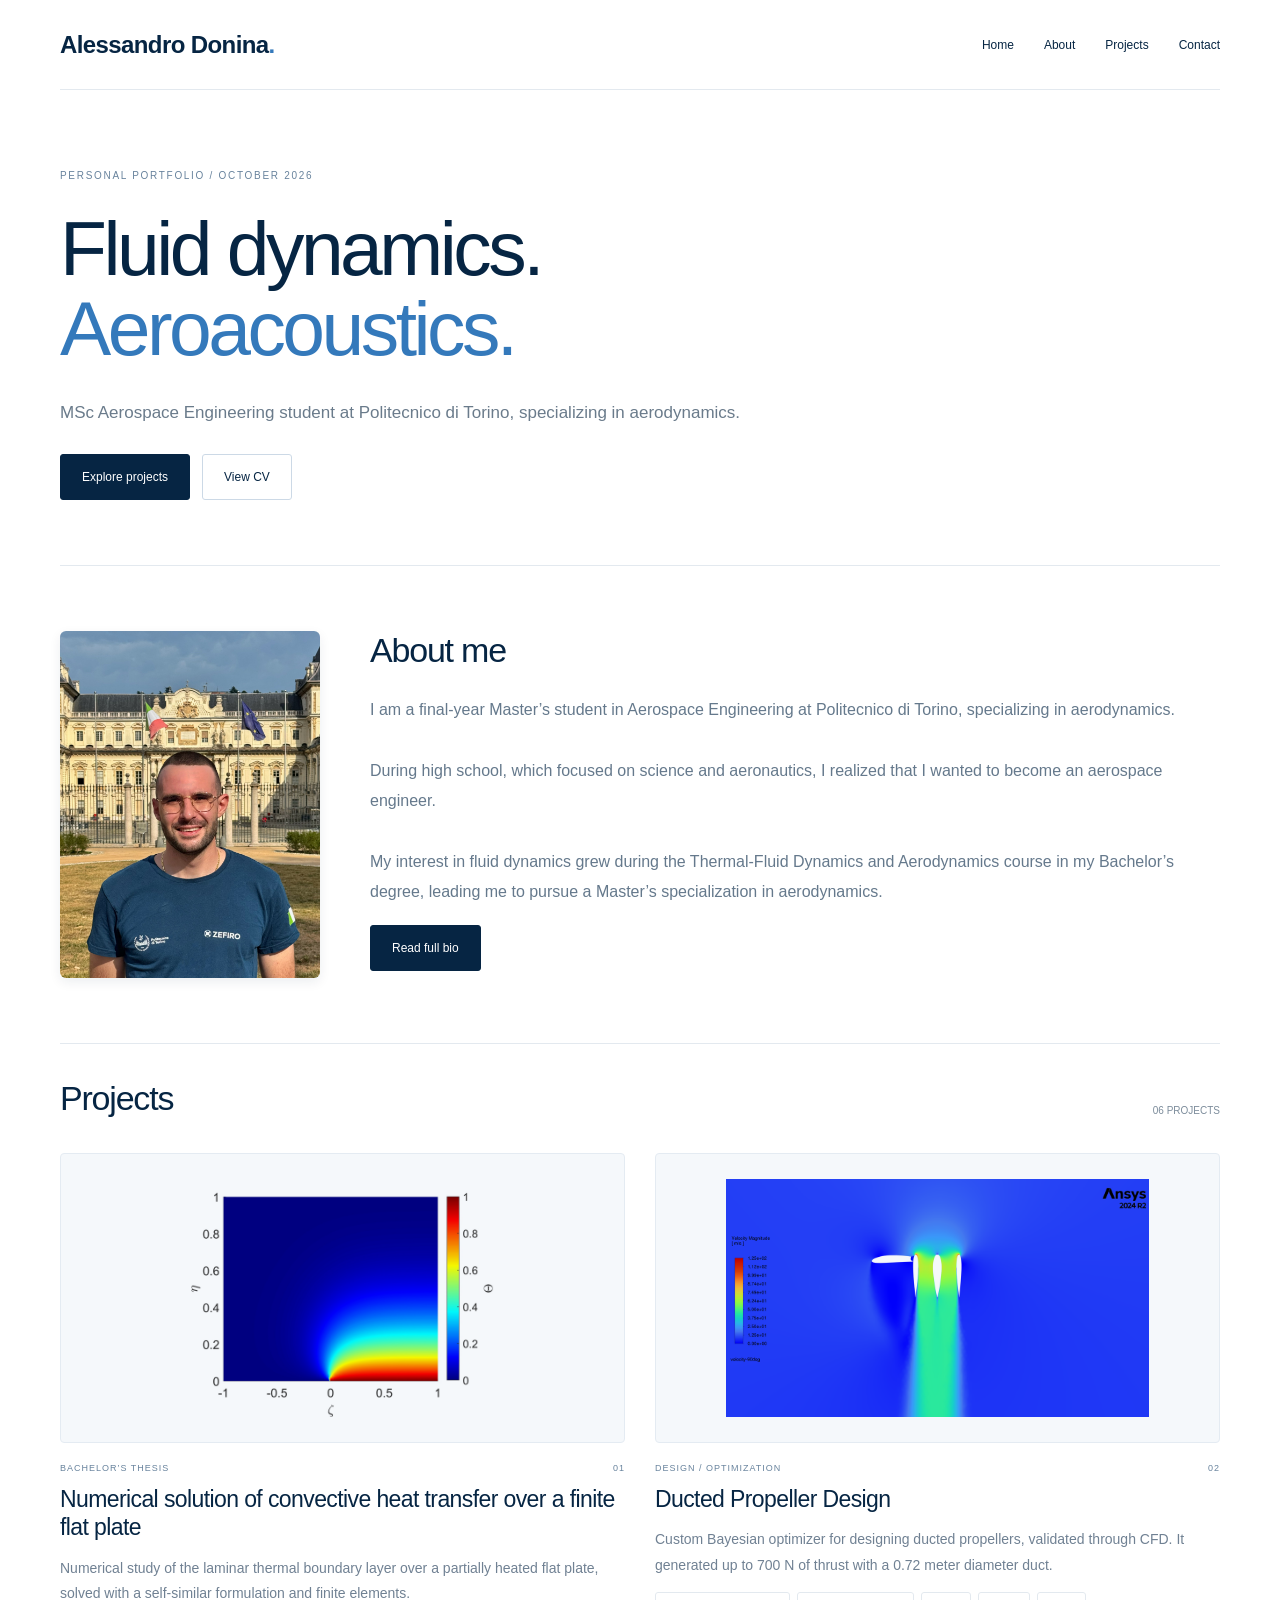
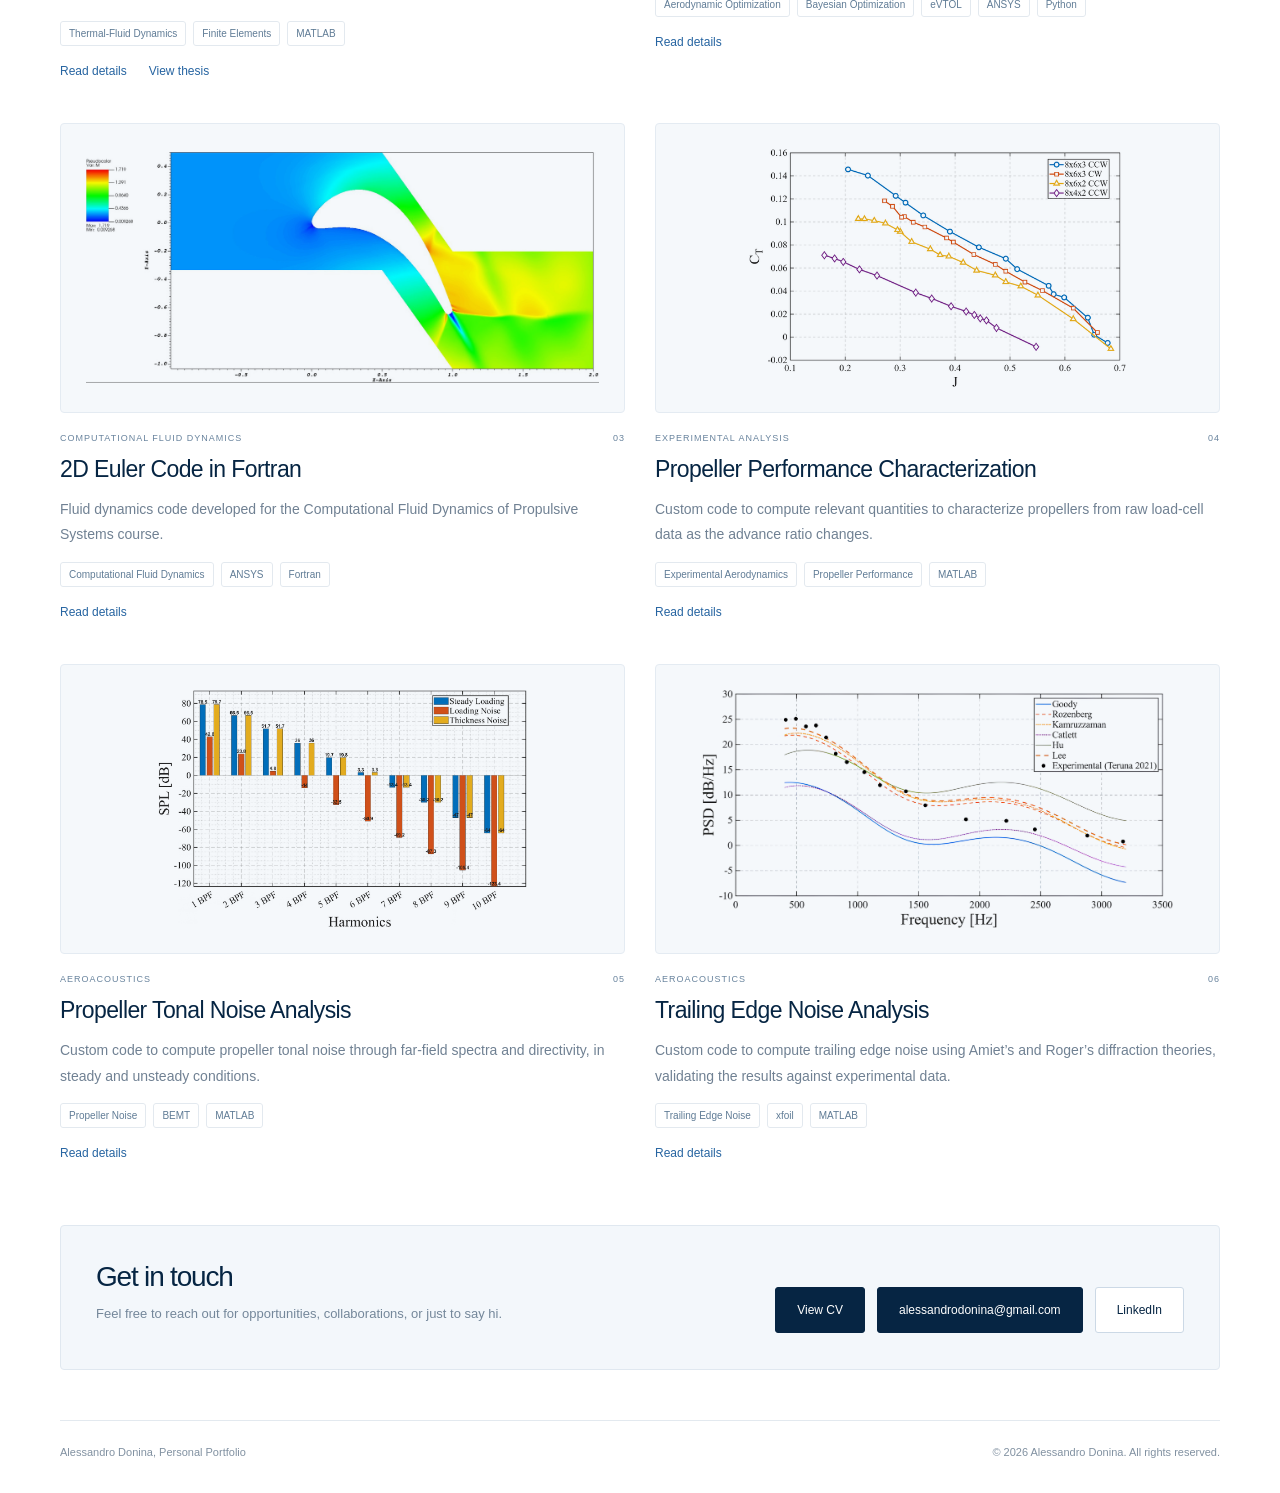
==== index.html @ d656259d "Remove CV link from navigation Removed CV link from the navigation menu." ====
<!doctype html>
<html lang="en">
<head>
  <!-- Open Graph / Anteprima Social -->
  <meta property="og:type" content="website">
  <meta property="og:url" content="https://alessandrodonina.github.io/portfolio/index.html">
  <meta property="og:title" content="Alessandro Donina | Portfolio">
  <meta property="og:description" content="Aerospace engineering portfolio, aerodynamics and aeroacoustics.">
  <meta property="og:image" content="https://alessandrodonina.github.io/portfolio/assets/preview.png">
  <meta charset="utf-8">
  <meta name="viewport" content="width=device-width,initial-scale=1">
  <meta name="description" content="Alessandro Donina — Aerospace engineering portfolio, aerodynamics and aeroacoustics.">
  <title>Alessandro Donina | Portfolio</title>
  <link rel="icon" type="image/png" href="assets/favicon.png">
  <link rel="stylesheet" href="assets/css/style.css">
</head>
<body data-page="home">
  <div class="wrap">
    <nav>
      <a class="brand" href="index.html">Alessandro Donina<span>.</span></a>
      <div class="links">
        <a href="index.html">Home</a>
        <a href="about.html">About</a>
        <a href="projects.html">Projects</a>
        <a href="index.html#contact">Contact</a>
      </div>
    </nav>
    <main>
      <section class="hero">
        <div class="eyebrow">Personal portfolio / October 2026</div>
        <h1>Fluid dynamics.<br><span>Aeroacoustics.</span></h1>
        <p class="lead" id="intro"></p>
        <div class="actions">
          <a class="button" href="projects.html">Explore projects</a>
          <a class="button light" data-cv target="_blank" rel="noopener noreferrer">View CV</a>
        </div>
      </section>
      <section class="about" id="about">
        <a href="about.html" style="display: contents;">
          <img src="assets/profilo.jpg" alt="Alessandro Donina" class="profile-pic">
        </a>
        <div>
          <h2>About me</h2>
          <p>I am a final-year Master’s student in Aerospace Engineering at Politecnico di Torino, specializing in aerodynamics.<br><br>During high school, which focused on science and aeronautics, I realized that I wanted to become an aerospace engineer.<br><br>My interest in fluid dynamics grew during the Thermal-Fluid Dynamics and Aerodynamics course in my Bachelor’s degree, leading me to pursue a Master’s specialization in aerodynamics.</p>
          <a class="button" href="about.html">Read full bio</a>
        </div>
      </section>
      <section>
        <div class="section-head">
          <h2>Projects</h2>
          <span id="project-count"></span>
        </div>
        <div class="grid" id="projects"></div>
      </section>
      <section class="downloads" id="contact">
        <div>
          <h2>Get in touch</h2>
          <p>Feel free to reach out for opportunities, collaborations, or just to say hi.</p>
        </div>
        <div class="actions">
          <a class="button" data-cv target="_blank" rel="noopener noreferrer">View CV</a>
          <a class="button" data-email></a>
          <a class="button light" data-linkedin target="_blank" rel="noopener noreferrer">LinkedIn</a>
        </div>
      </section>
    </main>
    <footer>
      <span>Alessandro Donina, Personal Portfolio</span>
      <span>© 2026 Alessandro Donina. All rights reserved.</span>
    </footer>
  </div>
  <script src="data/content.js"></script>
  <script src="assets/js/site.js"></script>
</body>
</html>
---- assets/css/style.css ----
* {
  box-sizing: border-box;
}

html {
  scroll-behavior: smooth;
}

body {
  margin: 0;
  background: #fff;
  color: #062543;
  font-family: Arial, Helvetica, sans-serif;
  -webkit-font-smoothing: antialiased;
}

a {
  color: inherit;
  text-decoration: none;
}

a:focus-visible,
button:focus-visible {
  outline: 2px solid #3479bb;
  outline-offset: 4px;
}

/* Animazione di entrata (fade-in) */
@keyframes fadeIn {
  from {
    opacity: 0;
    transform: translateY(6px);
  }
  to {
    opacity: 1;
    transform: translateY(0);
  }
}

.wrap {
  max-width: 1320px;
  margin: auto;
  padding: 0 60px;
  animation: fadeIn 0.5s ease-out forwards;
}

nav {
  height: 90px;
  border-bottom: 1px solid #e3e9ef;
  display: flex;
  justify-content: space-between;
  align-items: center;
}

.brand {
  font-size: 24px;
  font-weight: 700;
  letter-spacing: -.6px;
}

.brand span {
  color: #3479bb;
}

.links {
  display: flex;
  gap: 30px;
  font-size: 12px;
}

.hero {
  padding: 80px 0 65px;
}

.eyebrow {
  font-size: 10px;
  letter-spacing: 1.7px;
  text-transform: uppercase;
  color: #68839d;
}

h1 {
  font-weight: 500;
  font-size: clamp(48px, 6vw, 80px);
  line-height: 1.04;
  letter-spacing: -3.5px;
  margin: 28px 0;
}

h1 span {
  color: #3479bb;
}

.lead {
  font-size: 17px;
  line-height: 1.9;
  color: #6a7b8b;
  max-width: 100%;
}

.actions {
  display: flex;
  gap: 12px;
  flex-wrap: wrap;
  margin-top: 25px;
}

.button {
  display: inline-block;
  padding: 15px 21px;
  background: #062543;
  color: white;
  font-size: 12px;
  border: 1px solid #062543;
  border-radius: 3px;
}

.button:hover {
  background: #164976;
}

.button.light {
  background: white;
  color: #062543;
  border-color: #ccd9e6;
}

.about {
  display: grid;
  grid-template-columns: 260px 1fr;
  gap: 50px;
  padding: 65px 0;
  border-top: 1px solid #e3e9ef;
}

.about-grid {
  display: grid;
  grid-template-columns: 350px 1fr;
  gap: 50px;
  align-items: start;
}

.profile-pic {
  width: 100%;
  border-radius: 6px;
  box-shadow: 0 4px 12px rgba(6, 37, 67, 0.08);
  display: block;
  transition: transform 0.3s ease;
}

.profile-pic:hover {
  transform: scale(1.03);
}

h2 {
  font-size: 34px;
  font-weight: 500;
  letter-spacing: -1.2px;
  margin: 0 0 25px;
}

.about p {
  font-size: 16px;
  line-height: 1.9;
  color: #65798c;
  margin: 0 0 17px;
}

.section-head {
  display: flex;
  justify-content: space-between;
  align-items: center;
  padding-top: 35px;
  border-top: 1px solid #e3e9ef;
}

.section-head span {
  font-size: 10px;
  color: #7c8c9b;
}

.grid {
  display: grid;
  grid-template-columns: 1fr 1fr;
  gap: 45px 30px;
  margin: 10px 0 65px;
}

.cover {
  display: block;
  height: 290px;
  background: #f5f8fb;
  border: 1px solid #e4ebf2;
  padding: 25px;
  border-radius: 4px;
  overflow: hidden;
}

.cover img {
  width: 100%;
  height: 100%;
  object-fit: contain;
  mix-blend-mode: multiply;
  transition: transform 0.3s ease;
}

.cover:hover img {
  transform: scale(1.035);
}

.meta {
  display: flex;
  justify-content: space-between;
  font-size: 9px;
  text-transform: uppercase;
  letter-spacing: 1px;
  color: #68839d;
  margin-top: 20px;
}

h3 {
  font-size: 23px;
  font-weight: 500;
  letter-spacing: -.6px;
  line-height: 1.25;
  margin: 12px 0;
}

.card p {
  font-size: 14px;
  line-height: 1.8;
  color: #708193;
}

.tags {
  display: flex;
  flex-wrap: wrap;
  gap: 7px;
}

.tags span {
  font-size: 10px;
  border: 1px solid #e3e9ef;
  padding: 6px 8px;
  border-radius: 3px;
  color: #607c96;
}

.card-links {
  display: flex;
  gap: 22px;
  flex-wrap: wrap;
}

.textlink {
  display: inline-block;
  margin-top: 18px;
  font-size: 12px;
  color: #2664a1;
}

.textlink:hover {
  text-decoration: underline;
}

.downloads {
  display: flex;
  justify-content: space-between;
  align-items: center;
  gap: 30px;
  padding: 35px;
  background: #f3f7fb;
  border: 1px solid #e0e8f0;
  border-radius: 4px;
  margin-bottom: 50px;
}

.downloads h2 {
  font-size: 28px;
  margin-bottom: 10px;
}

.downloads p {
  font-size: 13px;
  color: #74879a;
}

.contact {
  padding: 0 0 40px;
  display: flex;
  gap: 25px;
  flex-wrap: wrap;
  font-size: 13px;
}

.contact a {
  color: #2664a1;
}

footer {
  display: flex;
  justify-content: space-between;
  gap: 20px;
  border-top: 1px solid #e3e9ef;
  padding: 25px 0 35px;
  font-size: 11px;
  color: #8191a1;
}

.page-head {
  padding: 65px 0 35px;
}

.page-head h1 {
  font-size: 60px;
}

.index {
  list-style: none;
  margin: 0 0 20px;
  padding: 0;
  border-top: 1px solid #e3e9ef;
}

.index li {
  border-bottom: 1px solid #e3e9ef;
}

.index a {
  display: grid;
  grid-template-columns: 50px 1fr auto;
  gap: 20px;
  align-items: baseline;
  padding: 18px 0;
  font-size: 16px;
}

.index a:hover {
  color: #2664a1;
}

.index small {
  font-size: 11px;
  letter-spacing: 1px;
  text-transform: uppercase;
  color: #68839d;
}

.detail {
  padding: 65px 0;
  border-top: 1px solid #e3e9ef;
  scroll-margin-top: 20px;
}

.detail-top {
  display: grid;
  grid-template-columns: 1fr;
  gap: 60px;
  align-items: start;
}

.detail-top.has-aside {
  grid-template-columns: 1fr 1fr;
}

.detail p {
  font-size: 15px;
  line-height: 1.9;
  color: #688097;
  max-width: 760px;
}

.detail h2 {
  max-width: 900px;
}

.detail .button {
  margin-top: 26px;
}

.gallery-title {
  font-size: 11px;
  letter-spacing: 1.4px;
  text-transform: uppercase;
  color: #68839d;
  margin: 55px 0 16px;
  font-weight: 400;
}

.gallery {
  display: grid;
  grid-template-columns: repeat(auto-fit, minmax(340px, 1fr));
  gap: 20px;
  align-items: start;
  margin-top: 45px;
}

.gallery-title + .gallery {
  margin-top: 0;
}

.summary-label {
  margin: 30px 0 12px;
}

.detail .tags {
  margin-top: 20px;
}

figure {
  margin: 0;
  padding: 15px;
  border: 1px solid #e2e9ef;
  background: #fff;
  overflow: hidden;
}

figure img {
  width: 100%;
  max-height: 380px;
  object-fit: contain;
  display: block;
  transition: transform 0.3s ease;
}

figure:hover img {
  transform: scale(1.035);
}

figcaption {
  font-size: 12px;
  line-height: 1.6;
  color: #6f8396;
  padding-top: 12px;
}

@media(max-width: 800px) {
  .wrap {
    padding: 0 22px;
  }
  nav {
    height: 75px;
  }
  .brand {
    font-size: 20px;
  }
  .links {
    gap: 14px;
    font-size: 11px;
  }
  .hero {
    padding: 45px 0;
  }
  h1 {
    letter-spacing: -2.5px;
  }
  .about {
    grid-template-columns: 1fr;
    gap: 20px;
    padding: 40px 0;
  }
  .about-grid {
    grid-template-columns: 1fr;
    gap: 30px;
  }
  .profile-pic {
    max-width: 250px;
    margin: 0 auto;
  }
  .detail {
    padding: 40px 0;
  }
  .detail-top.has-aside {
    grid-template-columns: 1fr;
    gap: 30px;
  }
  .gallery {
    grid-template-columns: 1fr;
  }
  .grid {
    grid-template-columns: 1fr;
    gap: 35px;
  }
  .cover {
    height: 265px;
  }
  .downloads {
    padding: 25px;
    align-items: start;
    flex-direction: column;
  }
  .page-head h1 {
    font-size: 43px;
  }
  .index a {
    grid-template-columns: 36px 1fr;
  }
  .index small {
    display: none;
  }
  footer {
    flex-direction: column;
    gap: 10px;
  }
}

@media(prefers-reduced-motion: reduce) {
  html {
    scroll-behavior: auto;
  }
  * {
    transition: none !important;
  }
}
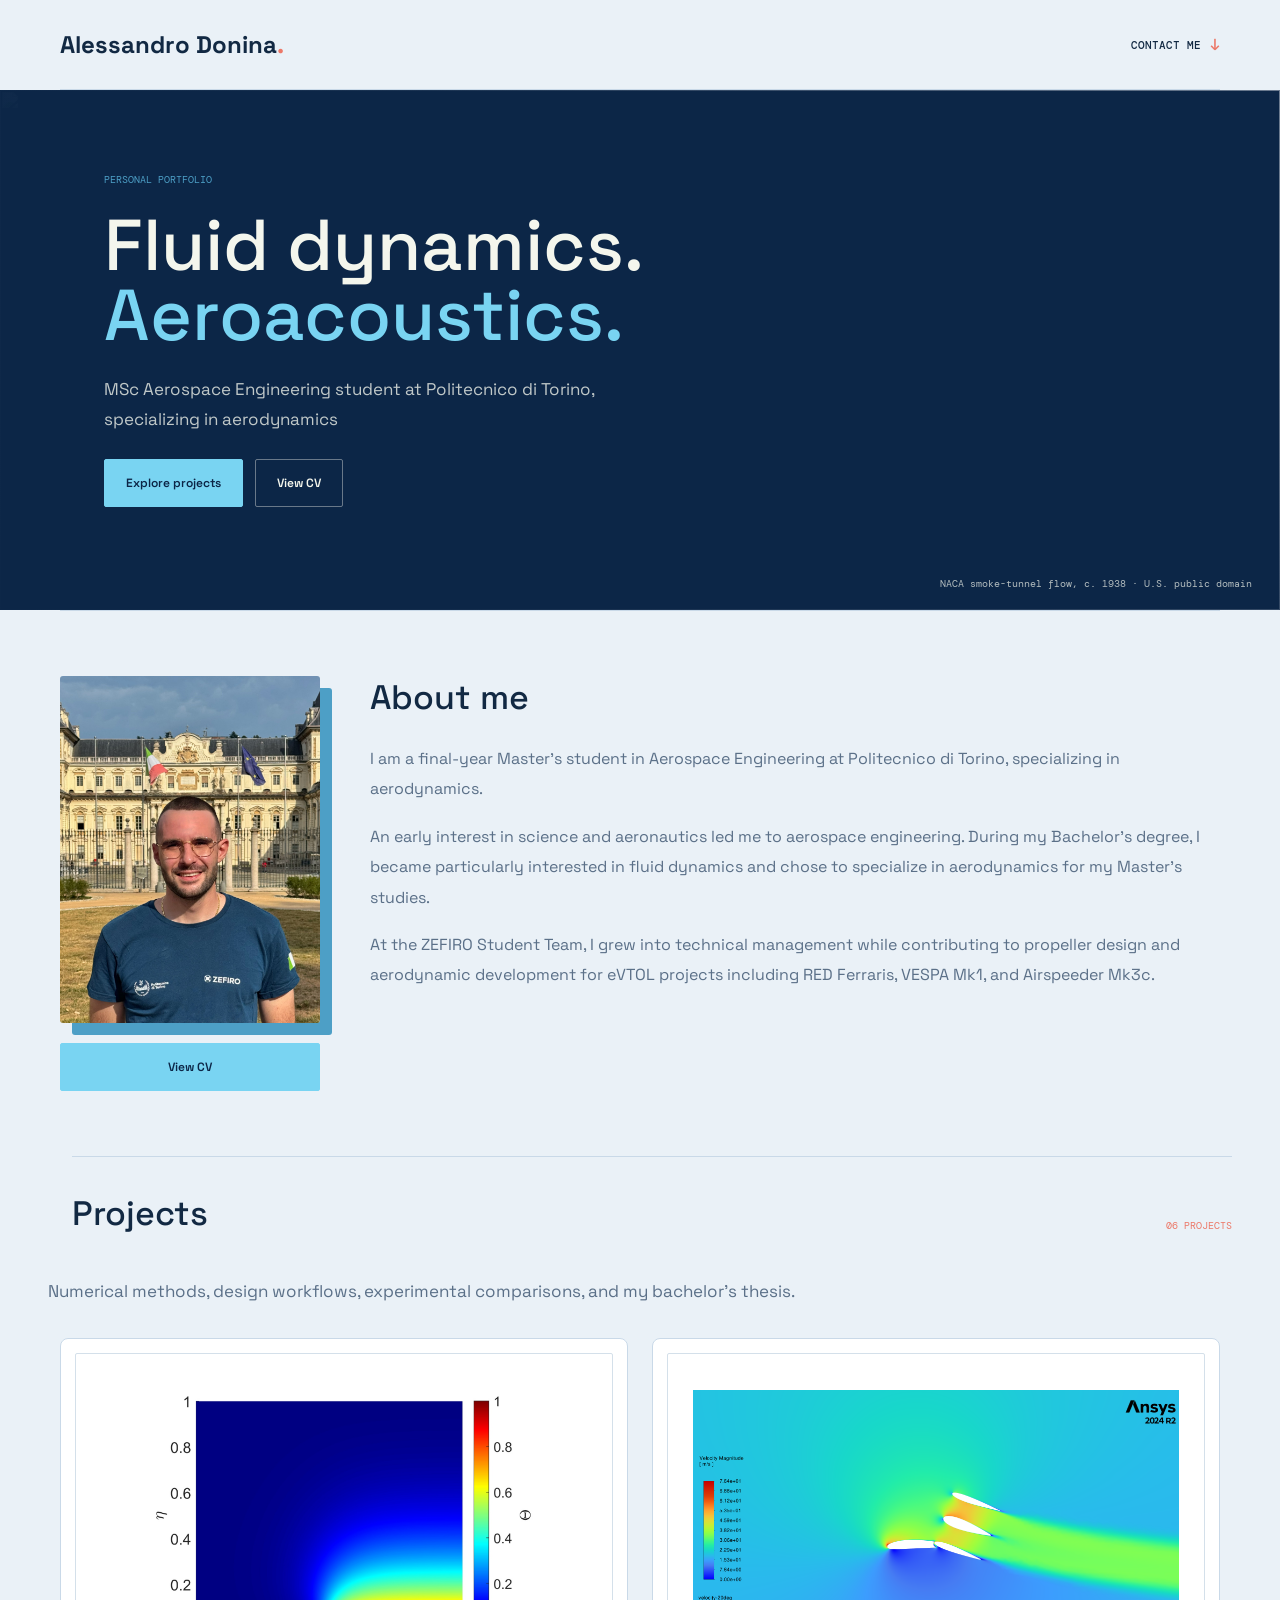
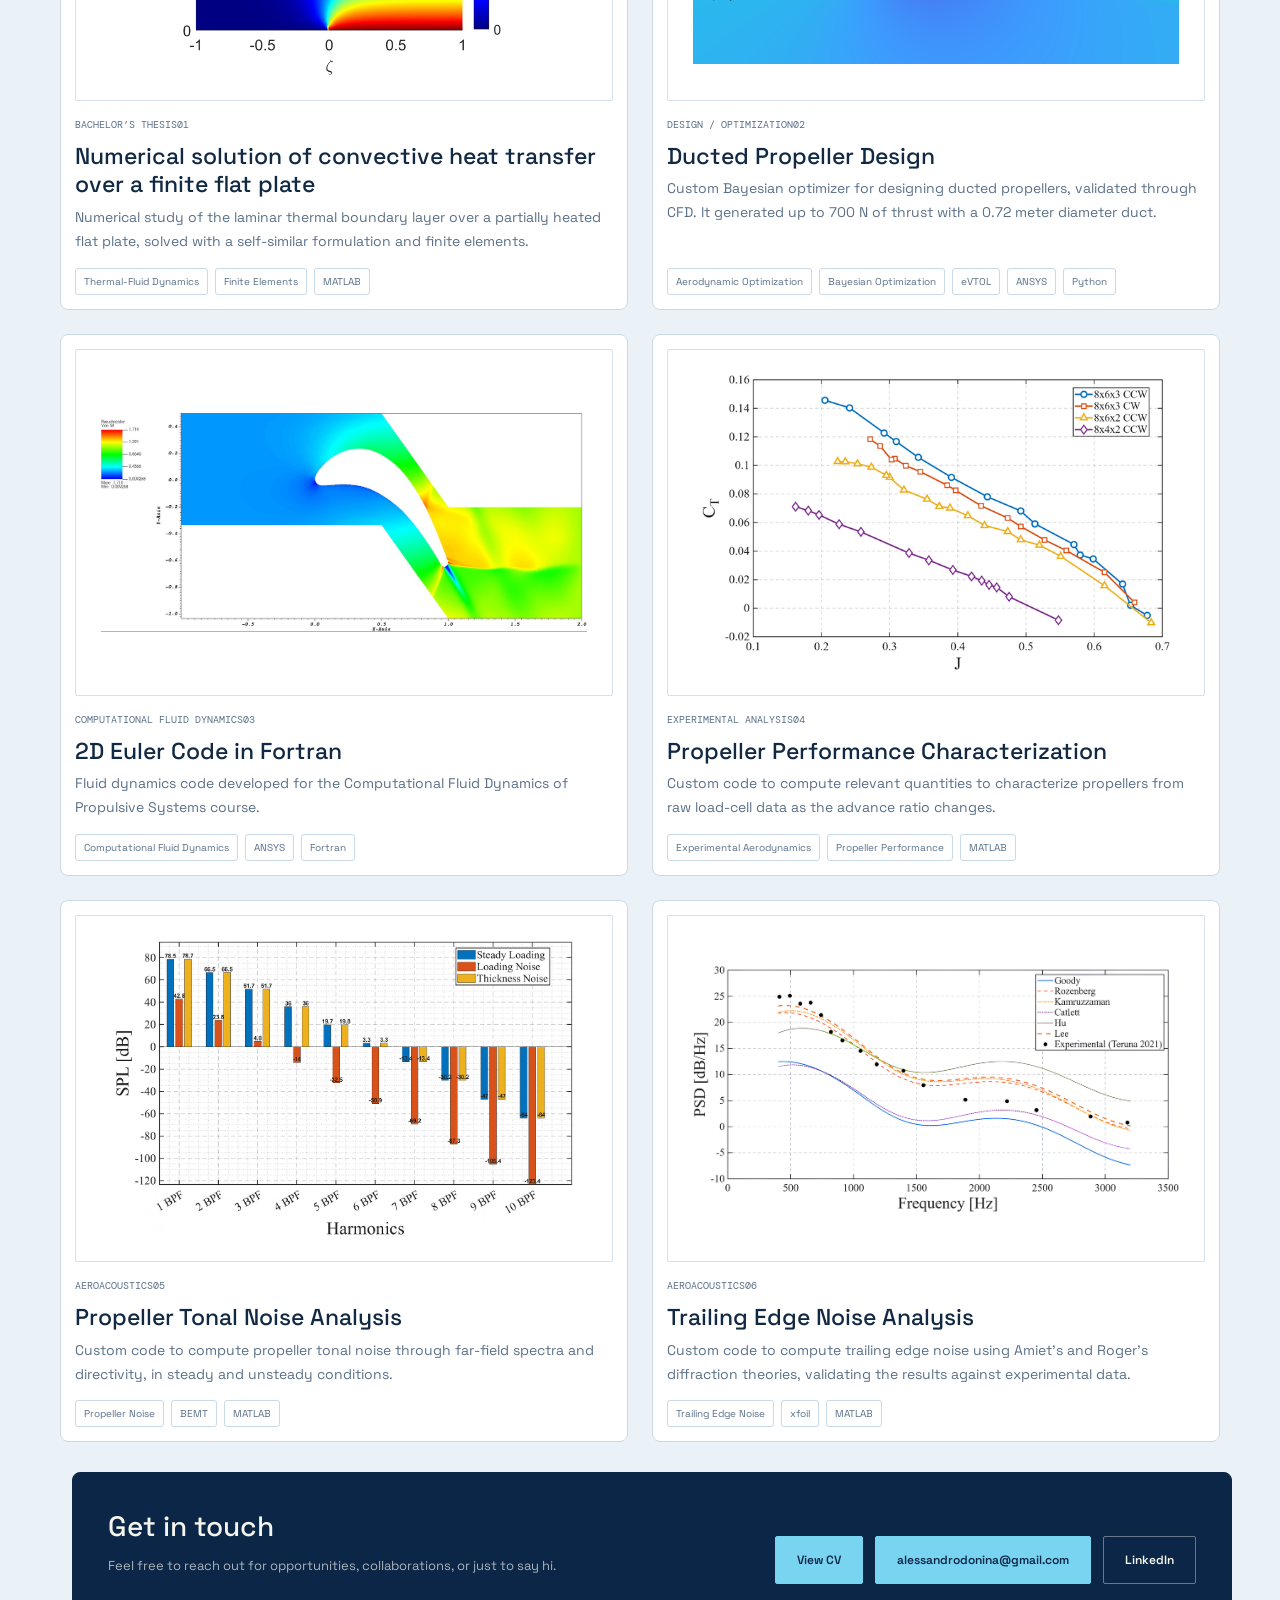
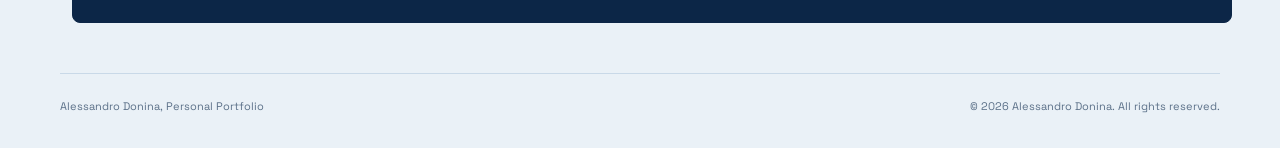
==== commit f069e0df: "Refresh portfolio and social preview" ====
--- a/index.html
+++ b/index.html
@@ -3,56 +3,73 @@
 <head>
   <!-- Open Graph / Anteprima Social -->
   <meta property="og:type" content="website">
-  <meta property="og:url" content="https://alessandrodonina.github.io/portfolio/index.html">
+  <meta property="og:url" content="https://alessandrodonina.github.io/portfolio/">
   <meta property="og:title" content="Alessandro Donina | Portfolio">
   <meta property="og:description" content="Aerospace engineering portfolio, aerodynamics and aeroacoustics.">
   <meta property="og:image" content="https://alessandrodonina.github.io/portfolio/assets/preview.png">
+  <meta property="og:image:type" content="image/png">
+  <meta property="og:image:width" content="1200">
+  <meta property="og:image:height" content="630">
+  <meta property="og:image:alt" content="Alessandro Donina — aerospace engineering, fluid dynamics and aeroacoustics">
+  <meta name="twitter:card" content="summary_large_image">
+  <meta name="twitter:title" content="Alessandro Donina | Portfolio">
+  <meta name="twitter:description" content="Aerospace engineering portfolio, aerodynamics and aeroacoustics.">
+  <meta name="twitter:image" content="https://alessandrodonina.github.io/portfolio/assets/preview.png">
   <meta charset="utf-8">
   <meta name="viewport" content="width=device-width,initial-scale=1">
   <meta name="description" content="Alessandro Donina — Aerospace engineering portfolio, aerodynamics and aeroacoustics.">
   <title>Alessandro Donina | Portfolio</title>
-  <link rel="icon" type="image/png" href="assets/favicon.png">
+  <link rel="canonical" href="https://alessandrodonina.github.io/portfolio/">
+  <link rel="icon" type="image/svg+xml" href="assets/favicon.svg?v=2">
+  <link rel="preconnect" href="https://fonts.googleapis.com">
+  <link rel="preconnect" href="https://fonts.gstatic.com" crossorigin>
+  <link href="https://fonts.googleapis.com/css2?family=DM+Mono:wght@400;500&family=Space+Grotesk:wght@400;500;600;700&display=swap" rel="stylesheet">
   <link rel="stylesheet" href="assets/css/style.css">
 </head>
 <body data-page="home">
   <div class="wrap">
     <nav>
-      <a class="brand" href="index.html">Alessandro Donina<span>.</span></a>
-      <div class="links">
-        <a href="index.html">Home</a>
-        <a href="about.html">About</a>
-        <a href="projects.html">Projects</a>
-        <a href="index.html#contact">Contact</a>
-      </div>
+      <a class="brand" href="#home">Alessandro Donina<span>.</span></a>
+      <a class="nav-contact" href="#contact">Contact me</a>
     </nav>
     <main>
-      <section class="hero">
-        <div class="eyebrow">Personal portfolio / October 2026</div>
-        <h1>Fluid dynamics.<br><span>Aeroacoustics.</span></h1>
-        <p class="lead" id="intro"></p>
-        <div class="actions">
-          <a class="button" href="projects.html">Explore projects</a>
-          <a class="button light" data-cv target="_blank" rel="noopener noreferrer">View CV</a>
+      <section class="hero reveal reveal--up" id="home">
+        <div class="hero-scene" aria-hidden="true">
+          <img class="hero-flow" src="https://upload.wikimedia.org/wikipedia/commons/b/bc/Anim_ProfilSym%2C_smokes.gif" alt="" fetchpriority="high">
+        </div>
+        <div class="hero-copy">
+          <div class="eyebrow">Personal Portfolio</div>
+          <h1>Fluid dynamics.<br><span>Aeroacoustics.</span></h1>
+          <p class="lead" id="intro"></p>
+          <div class="actions">
+            <a class="button" href="#projects">Explore projects</a>
+            <a class="button light" data-cv target="_blank" rel="noopener noreferrer">View CV</a>
+          </div>
+        </div>
+        <a class="hero-credit" href="https://commons.wikimedia.org/wiki/File:Anim_ProfilSym,_smokes.gif" target="_blank" rel="noopener noreferrer">NACA smoke-tunnel flow, c. 1938 · U.S. public domain</a>
+      </section>
+      <section class="about reveal reveal--left" id="about">
+        <div class="profile-col">
+          <img src="assets/profilo.jpg" alt="Alessandro Donina" class="profile-pic">
+          <a class="button" data-cv target="_blank" rel="noopener noreferrer">View CV</a>
+        </div>
+        <div>
+          <h2>About me</h2>
+          <div id="about-text"></div>
         </div>
       </section>
-      <section class="about" id="about">
-        <a href="about.html" style="display: contents;">
-          <img src="assets/profilo.jpg" alt="Alessandro Donina" class="profile-pic">
-        </a>
-        <div>
-          <h2>About me</h2>
-          <p>I am a final-year Master’s student in Aerospace Engineering at Politecnico di Torino, specializing in aerodynamics.<br><br>During high school, which focused on science and aeronautics, I realized that I wanted to become an aerospace engineer.<br><br>My interest in fluid dynamics grew during the Thermal-Fluid Dynamics and Aerodynamics course in my Bachelor’s degree, leading me to pursue a Master’s specialization in aerodynamics.</p>
-          <a class="button" href="about.html">Read full bio</a>
-        </div>
-      </section>
-      <section>
-        <div class="section-head">
+      <section id="projects">
+        <div class="section-head reveal reveal--right">
           <h2>Projects</h2>
           <span id="project-count"></span>
         </div>
-        <div class="grid" id="projects"></div>
+        <p class="lead reveal reveal--left">Numerical methods, design workflows, experimental comparisons, and my bachelor’s thesis.</p>
+        <div class="grid project-grid" id="project-grid"></div>
+        <div class="project-panel" id="project-detail-panel" hidden>
+          <div class="project-panel-inner" id="project-detail-content"></div>
+        </div>
       </section>
-      <section class="downloads" id="contact">
+      <section class="downloads reveal reveal--right" id="contact">
         <div>
           <h2>Get in touch</h2>
           <p>Feel free to reach out for opportunities, collaborations, or just to say hi.</p>
--- a/assets/css/style.css
+++ b/assets/css/style.css
@@ -2,15 +2,28 @@
   box-sizing: border-box;
 }
 
+:root {
+  color-scheme: light;
+  --ink: #122943;
+  --muted: #5b7088;
+  --paper: #eaf1f7;
+  --surface: #f7fbff;
+  --line: #c9d9e8;
+  --night: #0c2647;
+  --accent: #79d4f2;
+  --coral: #ec7868;
+  --teal: #4d9fc6;
+}
+
 html {
   scroll-behavior: smooth;
 }
 
 body {
   margin: 0;
-  background: #fff;
-  color: #062543;
-  font-family: Arial, Helvetica, sans-serif;
+  background: var(--paper);
+  color: var(--ink);
+  font-family: 'Space Grotesk', sans-serif;
   -webkit-font-smoothing: antialiased;
 }
 
@@ -21,32 +34,43 @@
 
 a:focus-visible,
 button:focus-visible {
-  outline: 2px solid #3479bb;
+  outline: 2px solid var(--coral);
   outline-offset: 4px;
-}
-
-/* Animazione di entrata (fade-in) */
-@keyframes fadeIn {
-  from {
-    opacity: 0;
-    transform: translateY(6px);
-  }
-  to {
-    opacity: 1;
-    transform: translateY(0);
-  }
 }
 
 .wrap {
   max-width: 1320px;
   margin: auto;
   padding: 0 60px;
-  animation: fadeIn 0.5s ease-out forwards;
+}
+
+.reveal {
+  transform: translate3d(0, 12px, 0);
+  transition: transform 0.55s cubic-bezier(0.2, 0.7, 0.2, 1);
+  transition-delay: var(--reveal-delay, 0ms);
+}
+
+.reveal--up {
+  transform: translate3d(0, 16px, 0);
+}
+
+.reveal--left {
+  transform: translate3d(-12px, 0, 0);
+}
+
+.reveal--right {
+  transform: translate3d(12px, 0, 0);
+}
+
+.reveal.is-visible {
+  transform: translate3d(0, 0, 0);
 }
 
 nav {
+  position: relative;
+  z-index: 20;
   height: 90px;
-  border-bottom: 1px solid #e3e9ef;
+  border-bottom: 1px solid var(--line);
   display: flex;
   justify-content: space-between;
   align-items: center;
@@ -55,47 +79,146 @@
 .brand {
   font-size: 24px;
   font-weight: 700;
-  letter-spacing: -.6px;
 }
 
 .brand span {
-  color: #3479bb;
-}
-
-.links {
-  display: flex;
-  gap: 30px;
-  font-size: 12px;
+  color: var(--coral);
+}
+
+.nav-contact {
+  display: flex;
+  align-items: center;
+  gap: 9px;
+  padding: 12px 0;
+  color: var(--ink);
+  font-family: 'DM Mono', monospace;
+  font-size: 11px;
+  font-weight: 500;
+  text-transform: uppercase;
+  transition: color 0.2s ease;
+}
+
+.nav-contact::after {
+  content: '\2193';
+  color: var(--coral);
+  font-family: 'Space Grotesk', sans-serif;
+  font-size: 16px;
+  transition: transform 0.2s ease;
+}
+
+.nav-contact:hover {
+  color: var(--coral);
+}
+
+.nav-contact:hover::after {
+  transform: translateY(3px);
 }
 
 .hero {
-  padding: 80px 0 65px;
+  min-height: 520px;
+  position: relative;
+  isolation: isolate;
+  display: flex;
+  align-items: center;
+  overflow: hidden;
+  margin: 0 -60px;
+  padding: 72px 9% 92px;
+  background: var(--night);
+  color: #f4f6ed;
+}
+
+.hero-scene {
+  position: absolute;
+  z-index: -1;
+  inset: 0;
+  overflow: hidden;
+  background: var(--night);
+}
+
+.hero-scene::after {
+  content: '';
+  position: absolute;
+  inset: 0;
+  background: linear-gradient(90deg, rgba(12, 38, 71, 0.98) 0%, rgba(12, 38, 71, 0.88) 34%, rgba(12, 38, 71, 0.28) 100%), linear-gradient(0deg, rgba(12, 38, 71, 0.58), transparent 48%);
+}
+
+.hero-flow {
+  position: absolute;
+  inset: 0;
+  width: 100%;
+  height: 100%;
+  object-fit: cover;
+  object-position: center;
+  mix-blend-mode: screen;
+  opacity: 0.72;
+  animation: flowDrift 22s ease-in-out infinite alternate;
+}
+
+.hero-copy {
+  position: relative;
+  z-index: 1;
+  max-width: 700px;
+  animation: heroRise 0.9s cubic-bezier(0.2, 0.7, 0.2, 1) both;
+}
+
+.hero-credit {
+  position: absolute;
+  right: 28px;
+  bottom: 20px;
+  z-index: 1;
+  color: rgba(244, 246, 237, 0.72);
+  font-family: 'DM Mono', monospace;
+  font-size: 10px;
+}
+
+.hero-credit:hover {
+  color: var(--accent);
+}
+
+@keyframes flowDrift {
+  from { transform: scale(1.02) translateX(0); }
+  to { transform: scale(1.08) translateX(-1.5%); }
+}
+
+@keyframes heroRise {
+  from { opacity: 0; transform: translateY(24px); }
+  to { opacity: 1; transform: translateY(0); }
 }
 
 .eyebrow {
   font-size: 10px;
-  letter-spacing: 1.7px;
+  letter-spacing: 0;
   text-transform: uppercase;
-  color: #68839d;
+  color: var(--muted);
+  font-family: 'DM Mono', monospace;
 }
 
 h1 {
   font-weight: 500;
-  font-size: clamp(48px, 6vw, 80px);
-  line-height: 1.04;
-  letter-spacing: -3.5px;
-  margin: 28px 0;
+  font-size: 72px;
+  line-height: 0.98;
+  letter-spacing: 0;
+  margin: 24px 0;
 }
 
 h1 span {
-  color: #3479bb;
+  color: var(--accent);
 }
 
 .lead {
   font-size: 17px;
-  line-height: 1.9;
-  color: #6a7b8b;
-  max-width: 100%;
+  line-height: 1.75;
+  color: var(--muted);
+  max-width: 760px;
+}
+
+.hero .eyebrow {
+  color: var(--teal);
+}
+
+.hero .lead {
+  color: rgba(244, 246, 237, 0.78);
+  white-space: pre-line;
 }
 
 .actions {
@@ -105,24 +228,36 @@
   margin-top: 25px;
 }
 
+/* Bottoni con transizione e hover animato */
 .button {
   display: inline-block;
   padding: 15px 21px;
-  background: #062543;
-  color: white;
+  background: var(--accent);
+  color: var(--night);
   font-size: 12px;
-  border: 1px solid #062543;
-  border-radius: 3px;
+  font-weight: 600;
+  border: 1px solid var(--accent);
+  border-radius: 2px;
+  transition: transform 0.25s ease, background 0.25s ease, color 0.25s ease;
 }
 
 .button:hover {
-  background: #164976;
+  background: var(--coral);
+  border-color: var(--coral);
+  color: #fff;
+  transform: translateY(-2px);
 }
 
 .button.light {
-  background: white;
-  color: #062543;
-  border-color: #ccd9e6;
+  background: transparent;
+  color: #f4f6ed;
+  border-color: rgba(244, 246, 237, 0.4);
+}
+
+.button.light:hover {
+  background: rgba(244, 246, 237, 0.12);
+  border-color: #f4f6ed;
+  color: #fff;
 }
 
 .about {
@@ -130,20 +265,25 @@
   grid-template-columns: 260px 1fr;
   gap: 50px;
   padding: 65px 0;
-  border-top: 1px solid #e3e9ef;
-}
-
-.about-grid {
-  display: grid;
-  grid-template-columns: 350px 1fr;
-  gap: 50px;
-  align-items: start;
+  border-top: 1px solid var(--line);
+}
+
+.profile-col {
+  display: flex;
+  flex-direction: column;
+  align-items: stretch;
+  gap: 16px;
+}
+
+.profile-col .button {
+  text-align: center;
+  margin-top: 4px;
 }
 
 .profile-pic {
   width: 100%;
-  border-radius: 6px;
-  box-shadow: 0 4px 12px rgba(6, 37, 67, 0.08);
+  border-radius: 3px;
+  box-shadow: 12px 12px 0 var(--teal);
   display: block;
   transition: transform 0.3s ease;
 }
@@ -155,14 +295,14 @@
 h2 {
   font-size: 34px;
   font-weight: 500;
-  letter-spacing: -1.2px;
+  letter-spacing: 0;
   margin: 0 0 25px;
 }
 
 .about p {
   font-size: 16px;
   line-height: 1.9;
-  color: #65798c;
+  color: var(--muted);
   margin: 0 0 17px;
 }
 
@@ -171,57 +311,115 @@
   justify-content: space-between;
   align-items: center;
   padding-top: 35px;
-  border-top: 1px solid #e3e9ef;
+  border-top: 1px solid var(--line);
 }
 
 .section-head span {
   font-size: 10px;
-  color: #7c8c9b;
+  color: var(--coral);
+  font-family: 'DM Mono', monospace;
 }
 
 .grid {
   display: grid;
-  grid-template-columns: 1fr 1fr;
-  gap: 45px 30px;
-  margin: 10px 0 65px;
+  grid-template-columns: repeat(2, minmax(0, 1fr));
+  gap: 24px;
+  margin: 20px 0 42px;
+}
+
+/* Box per i progetti */
+.card {
+  min-width: 0;
+  border: 1px solid var(--line);
+  border-radius: 8px;
+  padding: 14px;
+  background: #fff;
+  transition: transform 0.4s cubic-bezier(0.2, 0.7, 0.2, 1), box-shadow 0.4s ease, border-color 0.3s ease;
+}
+
+.card:hover {
+  transform: translateY(-5px);
+  box-shadow: 0 18px 34px rgba(12, 38, 71, 0.12);
+  border-color: var(--teal);
+}
+
+.card:hover .cover img {
+  transform: scale(1.045);
+}
+
+.project-card.is-selected {
+  border-color: var(--night);
+  box-shadow: 0 0 0 2px var(--accent) inset;
+}
+
+.project-card-trigger {
+  appearance: none;
+  display: flex;
+  width: 100%;
+  min-width: 0;
+  height: 100%;
+  flex-direction: column;
+  padding: 0;
+  border: 0;
+  background: transparent;
+  color: inherit;
+  font: inherit;
+  text-align: left;
+  cursor: pointer;
 }
 
 .cover {
   display: block;
-  height: 290px;
-  background: #f5f8fb;
-  border: 1px solid #e4ebf2;
+  width: 100%;
+  min-width: 0;
+  height: auto;
+  aspect-ratio: 1.55;
+  background: #fff;
+  border: 1px solid #d4e0ea;
   padding: 25px;
-  border-radius: 4px;
+  border-radius: 2px;
   overflow: hidden;
 }
 
 .cover img {
   width: 100%;
   height: 100%;
+  min-width: 0;
   object-fit: contain;
   mix-blend-mode: multiply;
   transition: transform 0.3s ease;
 }
 
-.cover:hover img {
-  transform: scale(1.035);
-}
-
 .meta {
   display: flex;
   justify-content: space-between;
-  font-size: 9px;
+  font-family: 'DM Mono', monospace;
+  font-size: 10px;
   text-transform: uppercase;
-  letter-spacing: 1px;
-  color: #68839d;
-  margin-top: 20px;
+  letter-spacing: 0;
+  color: var(--muted);
+  margin-top: 17px;
+}
+
+.project-card-title {
+  display: block;
+  font-size: 23px;
+  font-weight: 500;
+  line-height: 1.25;
+  margin: 11px 0 7px;
+}
+
+.project-card-description {
+  display: block;
+  color: var(--muted);
+  font-size: 14px;
+  line-height: 1.7;
 }
 
 h3 {
   font-size: 23px;
   font-weight: 500;
-  letter-spacing: -.6px;
+  letter-spacing: 0;
   line-height: 1.25;
   margin: 12px 0;
 }
@@ -229,7 +427,13 @@
 .card p {
   font-size: 14px;
   line-height: 1.8;
-  color: #708193;
+  color: var(--muted);
+}
+
+.project-card .tags {
+  min-width: 0;
+  margin-top: auto;
+  padding-top: 14px;
 }
 
 .tags {
@@ -240,27 +444,32 @@
 
 .tags span {
   font-size: 10px;
-  border: 1px solid #e3e9ef;
+  border: 1px solid var(--line);
   padding: 6px 8px;
   border-radius: 3px;
-  color: #607c96;
-}
-
-.card-links {
-  display: flex;
-  gap: 22px;
-  flex-wrap: wrap;
-}
-
-.textlink {
+  color: var(--muted);
+  background: rgba(255, 255, 255, 0.5);
+}
+
+/* Stile per il bottone secondario minimal */
+.btn-link {
   display: inline-block;
-  margin-top: 18px;
-  font-size: 12px;
-  color: #2664a1;
-}
-
-.textlink:hover {
-  text-decoration: underline;
+  padding: 8px 14px;
+  font-size: 11px;
+  font-weight: 500;
+  letter-spacing: 0;
+  color: var(--night);
+  background: #e3edf6;
+  border: 1px solid #c4d7e8;
+  border-radius: 4px;
+  transition: all 0.25s ease;
+  margin-top: 24px;
+}
+
+.btn-link:hover {
+  background: var(--night);
+  color: #ffffff;
+  border-color: var(--night);
 }
 
 .downloads {
@@ -269,9 +478,10 @@
   align-items: center;
   gap: 30px;
   padding: 35px;
-  background: #f3f7fb;
-  border: 1px solid #e0e8f0;
-  border-radius: 4px;
+  background: var(--night);
+  color: #f4f6ed;
+  border: 1px solid var(--night);
+  border-radius: 8px;
   margin-bottom: 50px;
 }
 
@@ -282,74 +492,99 @@
 
 .downloads p {
   font-size: 13px;
-  color: #74879a;
-}
-
-.contact {
-  padding: 0 0 40px;
-  display: flex;
-  gap: 25px;
-  flex-wrap: wrap;
-  font-size: 13px;
-}
-
-.contact a {
-  color: #2664a1;
+  color: rgba(244, 246, 237, 0.68);
+}
+
+.downloads .button.light {
+  color: #f4f6ed;
 }
 
 footer {
   display: flex;
   justify-content: space-between;
   gap: 20px;
-  border-top: 1px solid #e3e9ef;
+  border-top: 1px solid var(--line);
   padding: 25px 0 35px;
   font-size: 11px;
-  color: #8191a1;
-}
-
-.page-head {
-  padding: 65px 0 35px;
-}
-
-.page-head h1 {
-  font-size: 60px;
-}
-
-.index {
-  list-style: none;
-  margin: 0 0 20px;
-  padding: 0;
-  border-top: 1px solid #e3e9ef;
-}
-
-.index li {
-  border-bottom: 1px solid #e3e9ef;
-}
-
-.index a {
+  color: var(--muted);
+}
+
+.project-panel {
   display: grid;
-  grid-template-columns: 50px 1fr auto;
-  gap: 20px;
-  align-items: baseline;
-  padding: 18px 0;
-  font-size: 16px;
-}
-
-.index a:hover {
-  color: #2664a1;
-}
-
-.index small {
-  font-size: 11px;
-  letter-spacing: 1px;
-  text-transform: uppercase;
-  color: #68839d;
+  grid-template-rows: 0fr;
+  opacity: 0;
+  scroll-margin-top: 24px;
+  transition: grid-template-rows 0.62s cubic-bezier(0.2, 0.7, 0.2, 1), opacity 0.35s ease;
+}
+
+.project-panel[hidden] {
+  display: none;
+}
+
+.project-panel.is-open {
+  grid-template-rows: 1fr;
+  opacity: 1;
+}
+
+.project-panel-inner {
+  min-height: 0;
+  overflow: hidden;
+  transition: opacity 0.25s ease, transform 0.25s ease;
+}
+
+.project-panel.is-open .project-panel-inner {
+  overflow: visible;
+}
+
+.project-panel.is-switching .project-panel-inner {
+  opacity: 0;
+  transform: translateY(12px);
 }
 
 .detail {
   padding: 65px 0;
-  border-top: 1px solid #e3e9ef;
+  border-top: 1px solid var(--line);
   scroll-margin-top: 20px;
+}
+
+.project-panel .detail {
+  padding: 38px 0 55px;
+}
+
+.detail-close {
+  position: sticky;
+  top: 12px;
+  z-index: 30;
+  display: grid;
+  place-items: center;
+  margin: 0 0 26px auto;
+  width: 38px;
+  height: 38px;
+  padding: 0;
+  border: 1px solid var(--line);
+  border-radius: 50%;
+  background: var(--surface);
+  color: var(--muted);
+  cursor: pointer;
+  transition: border-color 0.25s ease, color 0.25s ease, transform 0.25s ease;
+}
+
+.detail-close-icon {
+  display: grid;
+  place-items: center;
+  font-family: 'Space Grotesk', sans-serif;
+  font-size: 23px;
+  line-height: 1;
+  transition: transform 0.3s cubic-bezier(0.2, 0.7, 0.2, 1);
+}
+
+.detail-close:hover {
+  border-color: var(--coral);
+  color: var(--coral);
+}
+
+.detail-close:hover .detail-close-icon {
+  transform: rotate(90deg);
 }
 
 .detail-top {
@@ -363,10 +598,36 @@
   grid-template-columns: 1fr 1fr;
 }
 
+.project-panel.is-open .detail-top {
+  animation: detailLift 0.72s cubic-bezier(0.2, 0.7, 0.2, 1) both;
+}
+
+.project-panel.is-open figure {
+  animation: mediaLift 0.78s cubic-bezier(0.2, 0.7, 0.2, 1) both;
+}
+
+.project-panel.is-open figure:nth-child(2) {
+  animation-delay: 90ms;
+}
+
+.project-panel.is-open figure:nth-child(3) {
+  animation-delay: 160ms;
+}
+
+@keyframes detailLift {
+  from { opacity: 0; transform: translateY(18px); }
+  to { opacity: 1; transform: translateY(0); }
+}
+
+@keyframes mediaLift {
+  from { opacity: 0; transform: translateY(20px) scale(0.985); }
+  to { opacity: 1; transform: translateY(0) scale(1); }
+}
+
 .detail p {
   font-size: 15px;
   line-height: 1.9;
-  color: #688097;
+  color: var(--muted);
   max-width: 760px;
 }
 
@@ -374,15 +635,11 @@
   max-width: 900px;
 }
 
-.detail .button {
-  margin-top: 26px;
-}
-
 .gallery-title {
   font-size: 11px;
-  letter-spacing: 1.4px;
+  letter-spacing: 0;
   text-transform: uppercase;
-  color: #68839d;
+  color: var(--muted);
   margin: 55px 0 16px;
   font-weight: 400;
 }
@@ -404,14 +661,15 @@
 }
 
 .detail .tags {
-  margin-top: 20px;
+  margin-top: 24px;
+  margin-bottom: 24px;
 }
 
 figure {
   margin: 0;
   padding: 15px;
-  border: 1px solid #e2e9ef;
-  background: #fff;
+  border: 1px solid var(--line);
+  background: var(--surface);
   overflow: hidden;
 }
 
@@ -430,7 +688,7 @@
 figcaption {
   font-size: 12px;
   line-height: 1.6;
-  color: #6f8396;
+  color: var(--muted);
   padding-top: 12px;
 }
 
@@ -442,27 +700,38 @@
     height: 75px;
   }
   .brand {
-    font-size: 20px;
-  }
-  .links {
-    gap: 14px;
-    font-size: 11px;
+    font-size: 18px;
+    white-space: nowrap;
   }
   .hero {
-    padding: 45px 0;
+    min-height: 500px;
+    margin: 0 -22px;
+    padding: 56px 26px 82px;
   }
   h1 {
-    letter-spacing: -2.5px;
+    font-size: 48px;
+    letter-spacing: 0;
+  }
+  .hero-flow {
+    object-fit: cover;
+    object-position: 65% center;
+    opacity: 0.52;
+  }
+  .hero-scene::after {
+    background: linear-gradient(90deg, rgba(12, 38, 71, 0.96), rgba(12, 38, 71, 0.5)), linear-gradient(0deg, rgba(12, 38, 71, 0.5), transparent 55%);
+  }
+  .hero-credit {
+    right: 18px;
+    bottom: 16px;
+    max-width: calc(100% - 36px);
+    text-align: right;
+    font-size: 9px;
   }
   .about {
     grid-template-columns: 1fr;
     gap: 20px;
     padding: 40px 0;
   }
-  .about-grid {
-    grid-template-columns: 1fr;
-    gap: 30px;
-  }
   .profile-pic {
     max-width: 250px;
     margin: 0 auto;
@@ -478,26 +747,18 @@
     grid-template-columns: 1fr;
   }
   .grid {
-    grid-template-columns: 1fr;
-    gap: 35px;
+    grid-template-columns: minmax(0, 1fr);
+    gap: 18px;
   }
   .cover {
-    height: 265px;
+    aspect-ratio: 1.3;
+    padding: 22px;
   }
   .downloads {
     padding: 25px;
     align-items: start;
     flex-direction: column;
   }
-  .page-head h1 {
-    font-size: 43px;
-  }
-  .index a {
-    grid-template-columns: 36px 1fr;
-  }
-  .index small {
-    display: none;
-  }
   footer {
     flex-direction: column;
     gap: 10px;
@@ -511,4 +772,24 @@
   * {
     transition: none !important;
   }
-}
+  .reveal {
+    transform: none;
+  }
+  .hero-flow {
+    animation: none;
+    visibility: hidden;
+  }
+  .hero-copy {
+    animation: none;
+  }
+  .project-panel.is-open .detail-top,
+  .project-panel.is-open figure {
+    animation: none;
+  }
+}
+
+.aside-col {
+  display: flex;
+  flex-direction: column;
+  gap: 20px;
+}
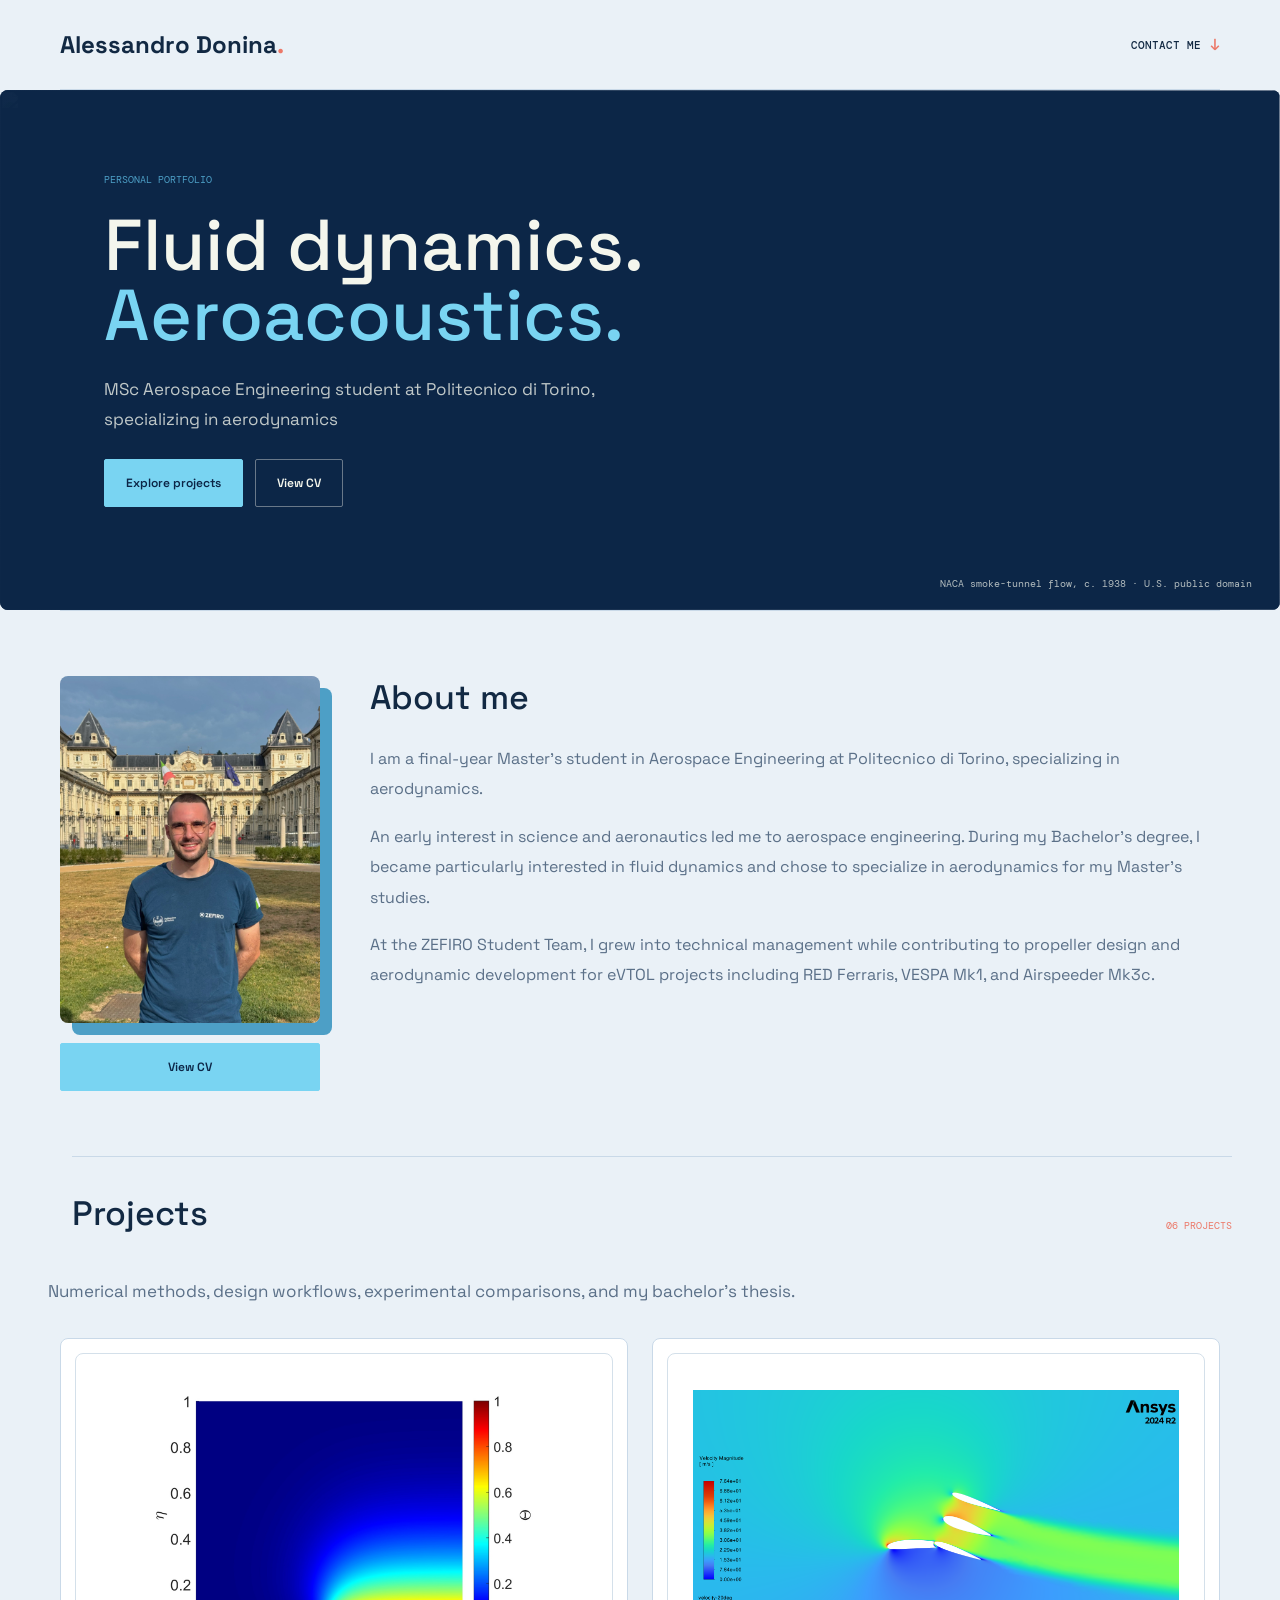
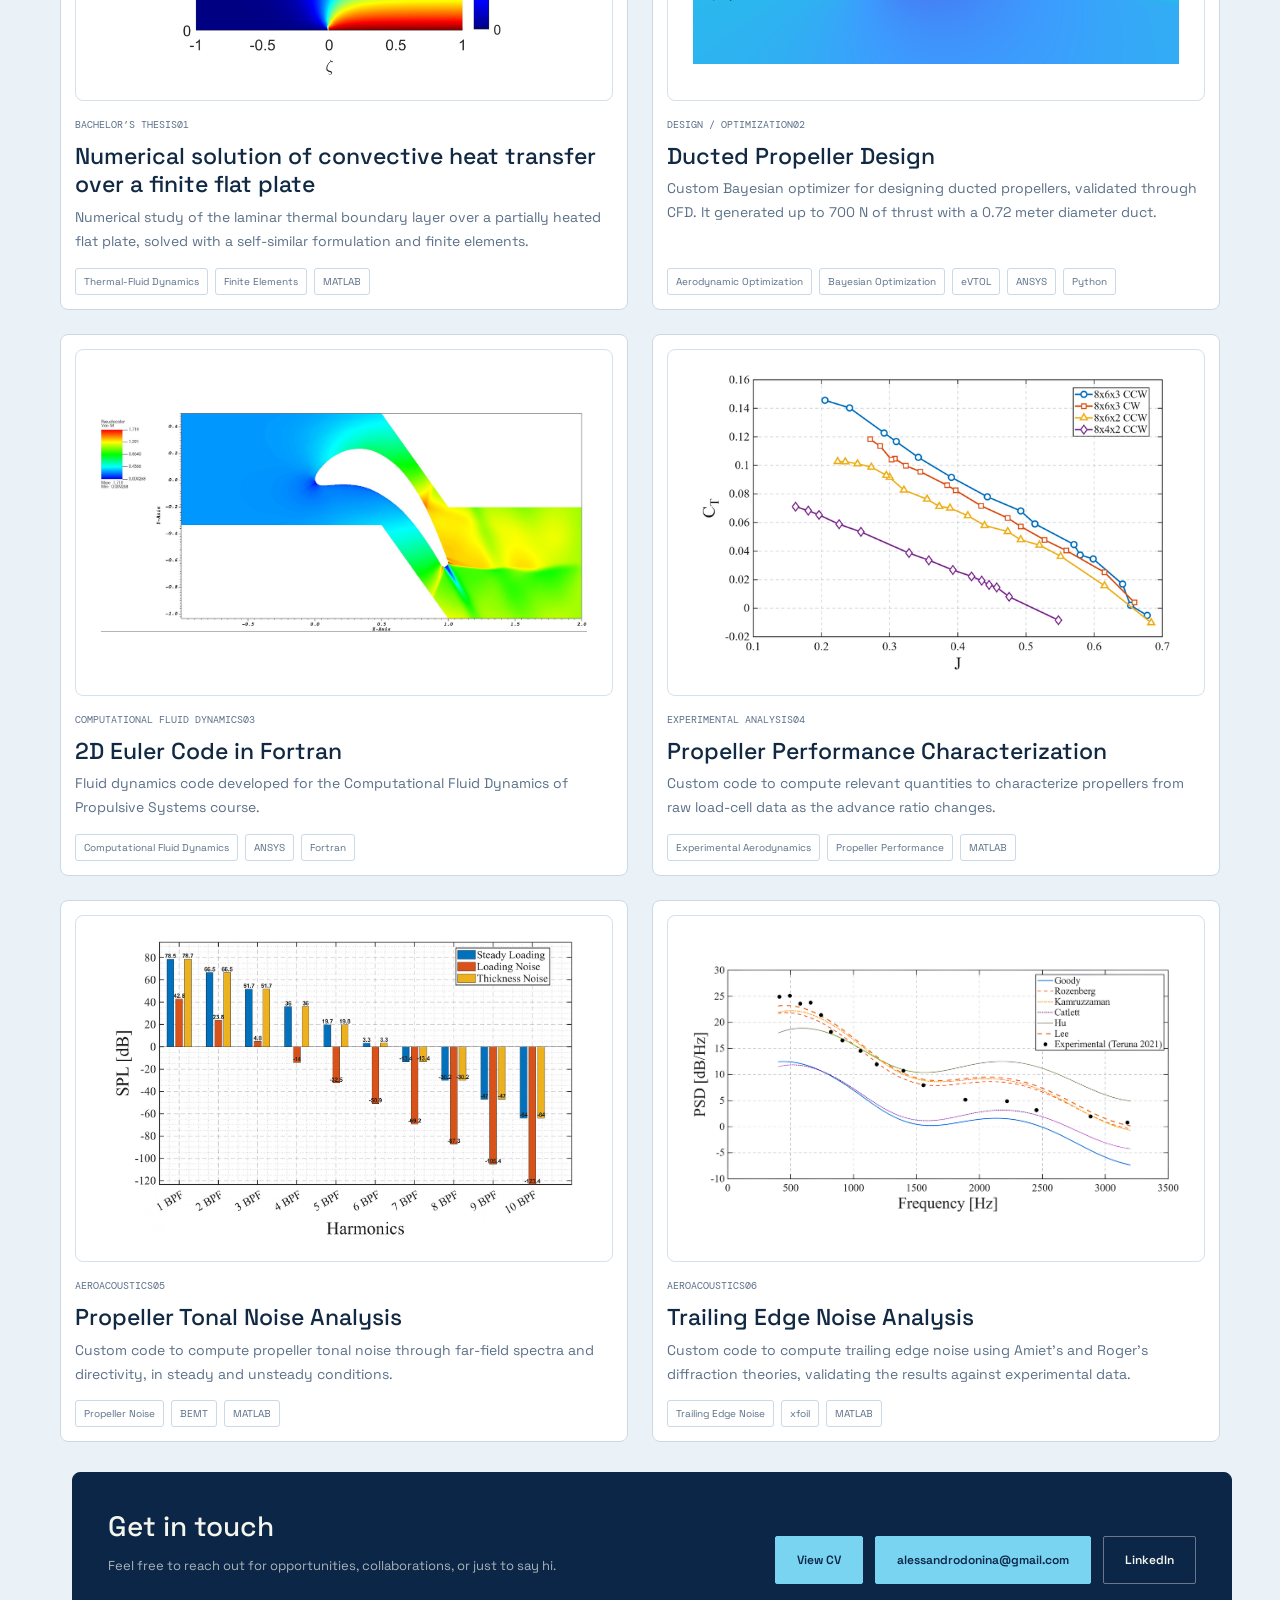
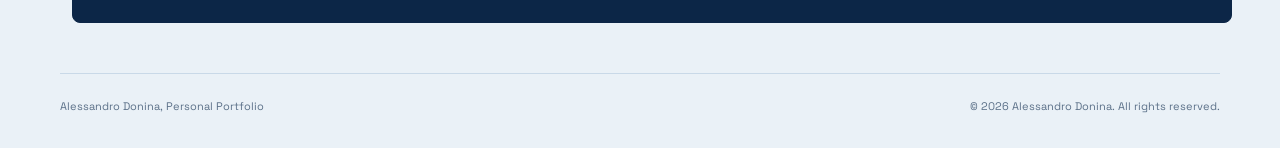
==== commit 1714ac59: "update of buttons and added worflow paper fo duct" ====
--- a/index.html
+++ b/index.html
@@ -24,7 +24,7 @@
   <link rel="preconnect" href="https://fonts.googleapis.com">
   <link rel="preconnect" href="https://fonts.gstatic.com" crossorigin>
   <link href="https://fonts.googleapis.com/css2?family=DM+Mono:wght@400;500&family=Space+Grotesk:wght@400;500;600;700&display=swap" rel="stylesheet">
-  <link rel="stylesheet" href="assets/css/style.css">
+  <link rel="stylesheet" href="assets/css/style.css?v=5">
 </head>
 <body data-page="home">
   <div class="wrap">
@@ -86,7 +86,7 @@
       <span>© 2026 Alessandro Donina. All rights reserved.</span>
     </footer>
   </div>
-  <script src="data/content.js"></script>
-  <script src="assets/js/site.js"></script>
+  <script src="data/content.js?v=4"></script>
+  <script src="assets/js/site.js?v=4"></script>
 </body>
 </html>
--- a/assets/css/style.css
+++ b/assets/css/style.css
@@ -13,6 +13,7 @@
   --accent: #79d4f2;
   --coral: #ec7868;
   --teal: #4d9fc6;
+  --corner-radius: 8px;
 }
 
 html {
@@ -121,6 +122,7 @@
   display: flex;
   align-items: center;
   overflow: hidden;
+  border-radius: var(--corner-radius);
   margin: 0 -60px;
   padding: 72px 9% 92px;
   background: var(--night);
@@ -282,7 +284,7 @@
 
 .profile-pic {
   width: 100%;
-  border-radius: 3px;
+  border-radius: var(--corner-radius);
   box-shadow: 12px 12px 0 var(--teal);
   display: block;
   transition: transform 0.3s ease;
@@ -331,7 +333,7 @@
 .card {
   min-width: 0;
   border: 1px solid var(--line);
-  border-radius: 8px;
+  border-radius: var(--corner-radius);
   padding: 14px;
   background: #fff;
   transition: transform 0.4s cubic-bezier(0.2, 0.7, 0.2, 1), box-shadow 0.4s ease, border-color 0.3s ease;
@@ -377,7 +379,7 @@
   background: #fff;
   border: 1px solid #d4e0ea;
   padding: 25px;
-  border-radius: 2px;
+  border-radius: var(--corner-radius);
   overflow: hidden;
 }
 
@@ -387,6 +389,7 @@
   min-width: 0;
   object-fit: contain;
   mix-blend-mode: multiply;
+  border-radius: var(--corner-radius);
   transition: transform 0.3s ease;
 }
 
@@ -453,23 +456,24 @@
 
 /* Stile per il bottone secondario minimal */
 .btn-link {
-  display: inline-block;
-  padding: 8px 14px;
-  font-size: 11px;
-  font-weight: 500;
+  display: inline-flex;
+  align-items: center;
+  padding: 14px 22px;
+  font-size: 14px;
+  font-weight: 600;
   letter-spacing: 0;
-  color: var(--night);
-  background: #e3edf6;
-  border: 1px solid #c4d7e8;
+  color: #fff;
+  background: var(--night);
+  border: 1px solid var(--night);
   border-radius: 4px;
   transition: all 0.25s ease;
-  margin-top: 24px;
+  margin: 14px 0 18px;
 }
 
 .btn-link:hover {
-  background: var(--night);
+  background: var(--coral);
   color: #ffffff;
-  border-color: var(--night);
+  border-color: var(--coral);
 }
 
 .downloads {
@@ -511,6 +515,7 @@
 
 .project-panel {
   display: grid;
+  min-width: 0;
   grid-template-rows: 0fr;
   opacity: 0;
   scroll-margin-top: 24px;
@@ -528,6 +533,7 @@
 
 .project-panel-inner {
   min-height: 0;
+  min-width: 0;
   overflow: hidden;
   transition: opacity 0.25s ease, transform 0.25s ease;
 }
@@ -570,12 +576,31 @@
 }
 
 .detail-close-icon {
-  display: grid;
-  place-items: center;
-  font-family: 'Space Grotesk', sans-serif;
-  font-size: 23px;
-  line-height: 1;
+  position: relative;
+  display: block;
+  width: 14px;
+  height: 14px;
+  font-size: 0;
   transition: transform 0.3s cubic-bezier(0.2, 0.7, 0.2, 1);
+}
+
+.detail-close-icon::before,
+.detail-close-icon::after {
+  content: '';
+  position: absolute;
+  top: 50%;
+  left: 50%;
+  width: 14px;
+  height: 1.5px;
+  background: currentColor;
+}
+
+.detail-close-icon::before {
+  transform: translate(-50%, -50%) rotate(45deg);
+}
+
+.detail-close-icon::after {
+  transform: translate(-50%, -50%) rotate(-45deg);
 }
 
 .detail-close:hover {
@@ -589,13 +614,15 @@
 
 .detail-top {
   display: grid;
-  grid-template-columns: 1fr;
+  min-width: 0;
+  grid-template-columns: minmax(0, 1fr);
   gap: 60px;
   align-items: start;
 }
 
 .detail-top.has-aside {
-  grid-template-columns: 1fr 1fr;
+  grid-template-columns: repeat(2, minmax(0, 1fr));
+  align-items: center;
 }
 
 .project-panel.is-open .detail-top {
@@ -646,10 +673,12 @@
 
 .gallery {
   display: grid;
-  grid-template-columns: repeat(auto-fit, minmax(340px, 1fr));
+  min-width: 0;
+  grid-template-columns: repeat(var(--gallery-columns, 1), minmax(220px, 1fr));
   gap: 20px;
   align-items: start;
   margin-top: 45px;
+  overflow-x: auto;
 }
 
 .gallery-title + .gallery {
@@ -671,6 +700,7 @@
   border: 1px solid var(--line);
   background: var(--surface);
   overflow: hidden;
+  border-radius: var(--corner-radius);
 }
 
 figure img {
@@ -678,6 +708,7 @@
   max-height: 380px;
   object-fit: contain;
   display: block;
+  border-radius: var(--corner-radius);
   transition: transform 0.3s ease;
 }
 
@@ -740,11 +771,9 @@
     padding: 40px 0;
   }
   .detail-top.has-aside {
-    grid-template-columns: 1fr;
+    grid-template-columns: minmax(0, 1fr);
     gap: 30px;
-  }
-  .gallery {
-    grid-template-columns: 1fr;
+    align-items: stretch;
   }
   .grid {
     grid-template-columns: minmax(0, 1fr);
@@ -791,5 +820,35 @@
 .aside-col {
   display: flex;
   flex-direction: column;
+  align-items: center;
   gap: 20px;
 }
+
+.aside-col .aside-download {
+  display: flex;
+  width: 230px;
+  height: 48px;
+  justify-content: center;
+  margin: 0;
+}
+
+.aside-col > .btn-link {
+  align-self: center;
+  width: 230px;
+  height: 48px;
+  justify-content: center;
+  margin: 0;
+}
+
+.detail-top.has-aside > div > .btn-link {
+  display: flex;
+  width: fit-content;
+  margin: 24px 0 0;
+}
+
+.detail-top.has-aside > div.aside-col > .btn-link {
+  width: 230px;
+  height: 48px;
+  justify-content: center;
+  margin: 0;
+}
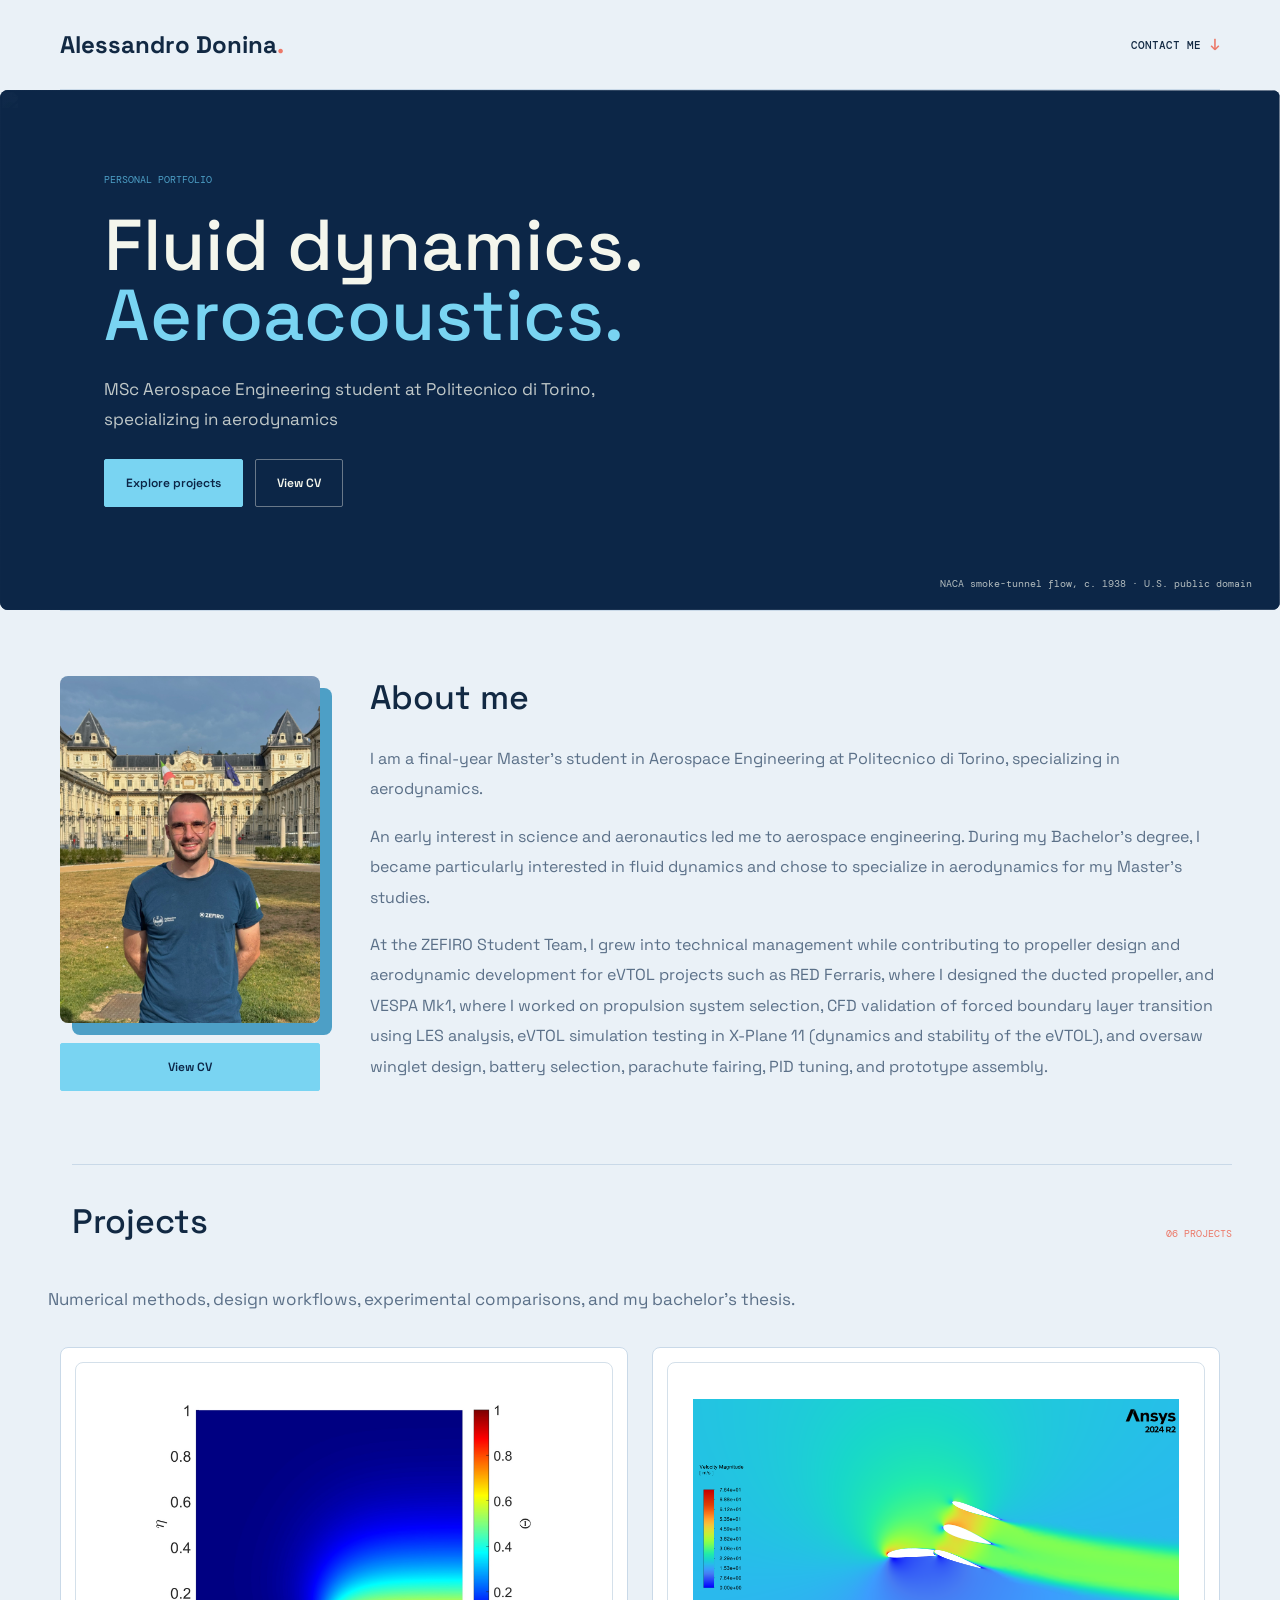
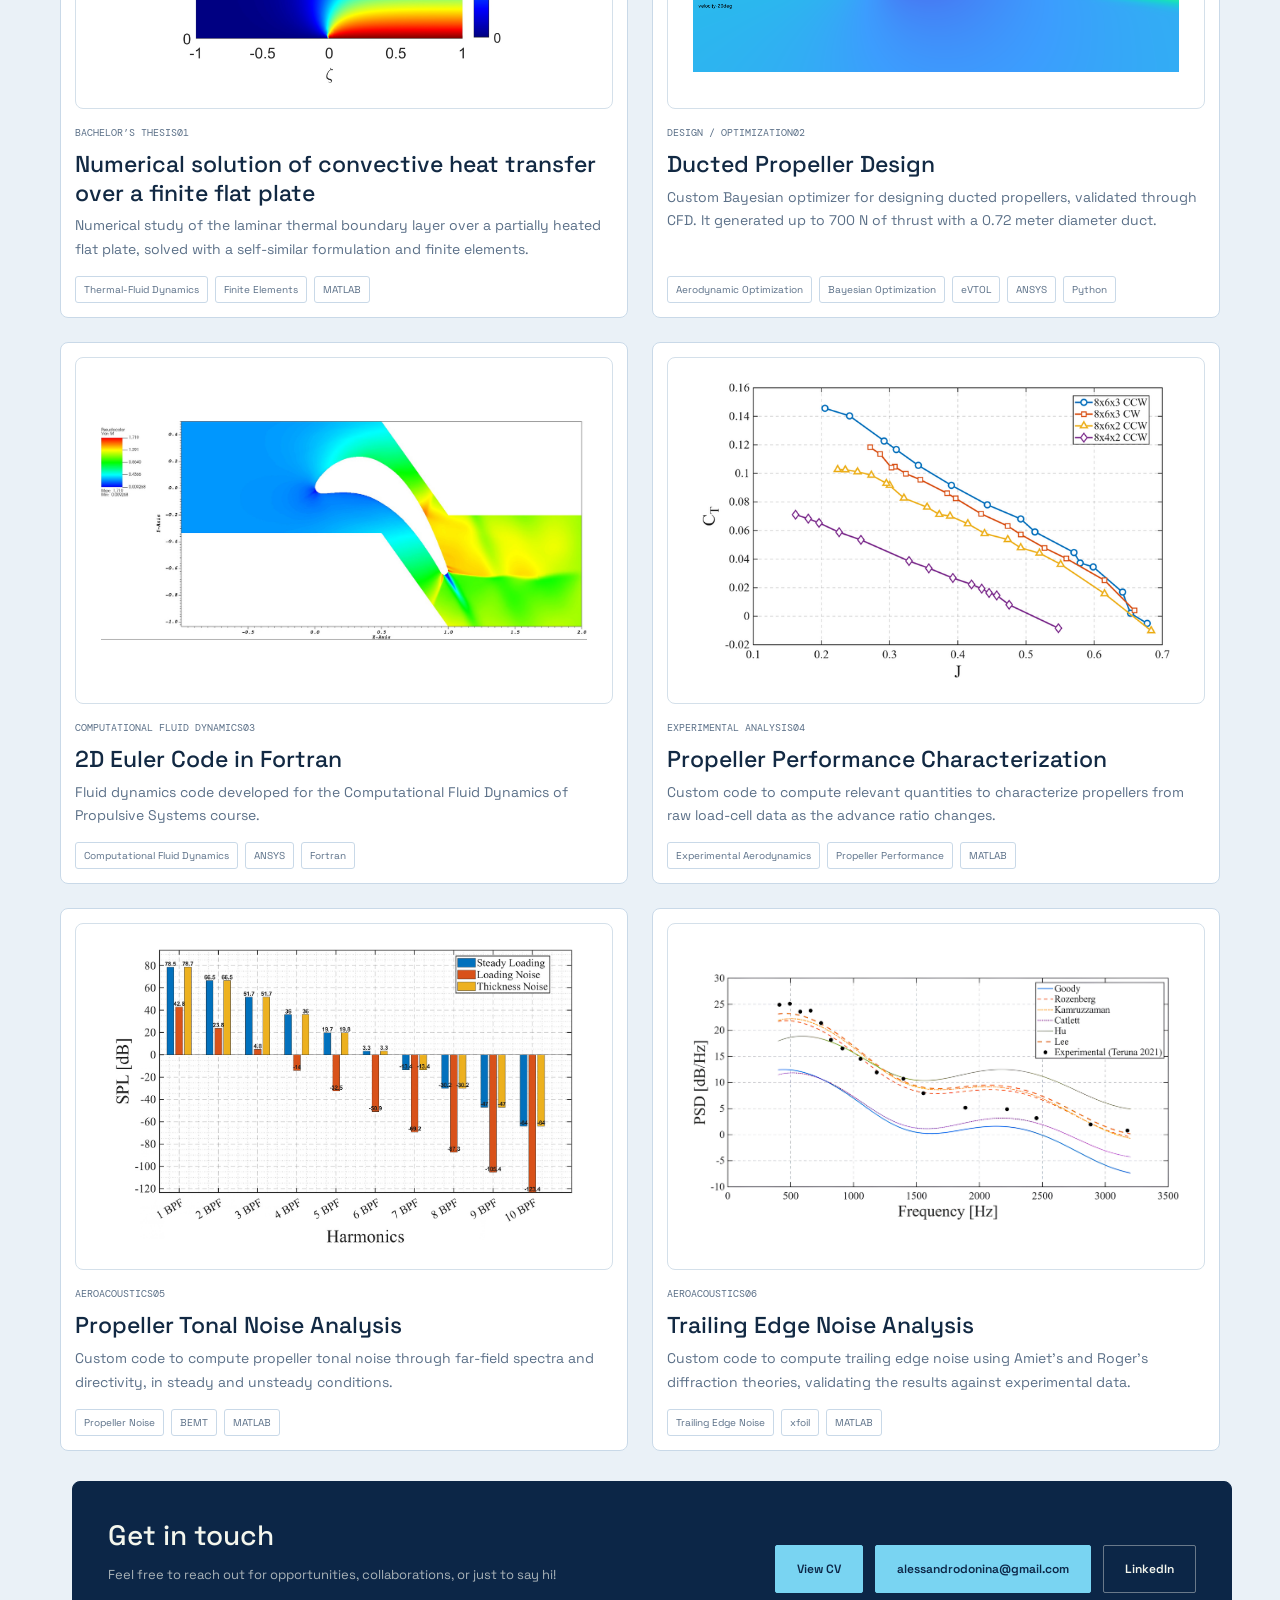
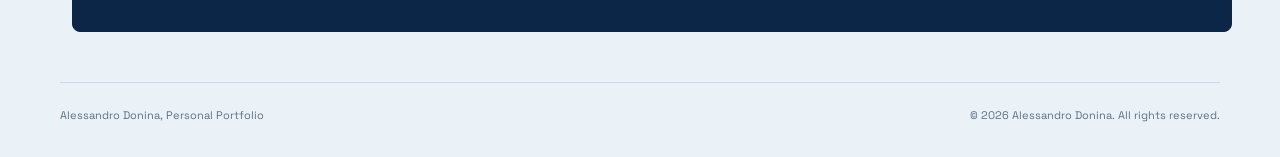
==== commit ff01591b: "updated about me section" ====
--- a/index.html
+++ b/index.html
@@ -72,7 +72,7 @@
       <section class="downloads reveal reveal--right" id="contact">
         <div>
           <h2>Get in touch</h2>
-          <p>Feel free to reach out for opportunities, collaborations, or just to say hi.</p>
+          <p>Feel free to reach out for opportunities, collaborations, or just to say hi!</p>
         </div>
         <div class="actions">
           <a class="button" data-cv target="_blank" rel="noopener noreferrer">View CV</a>
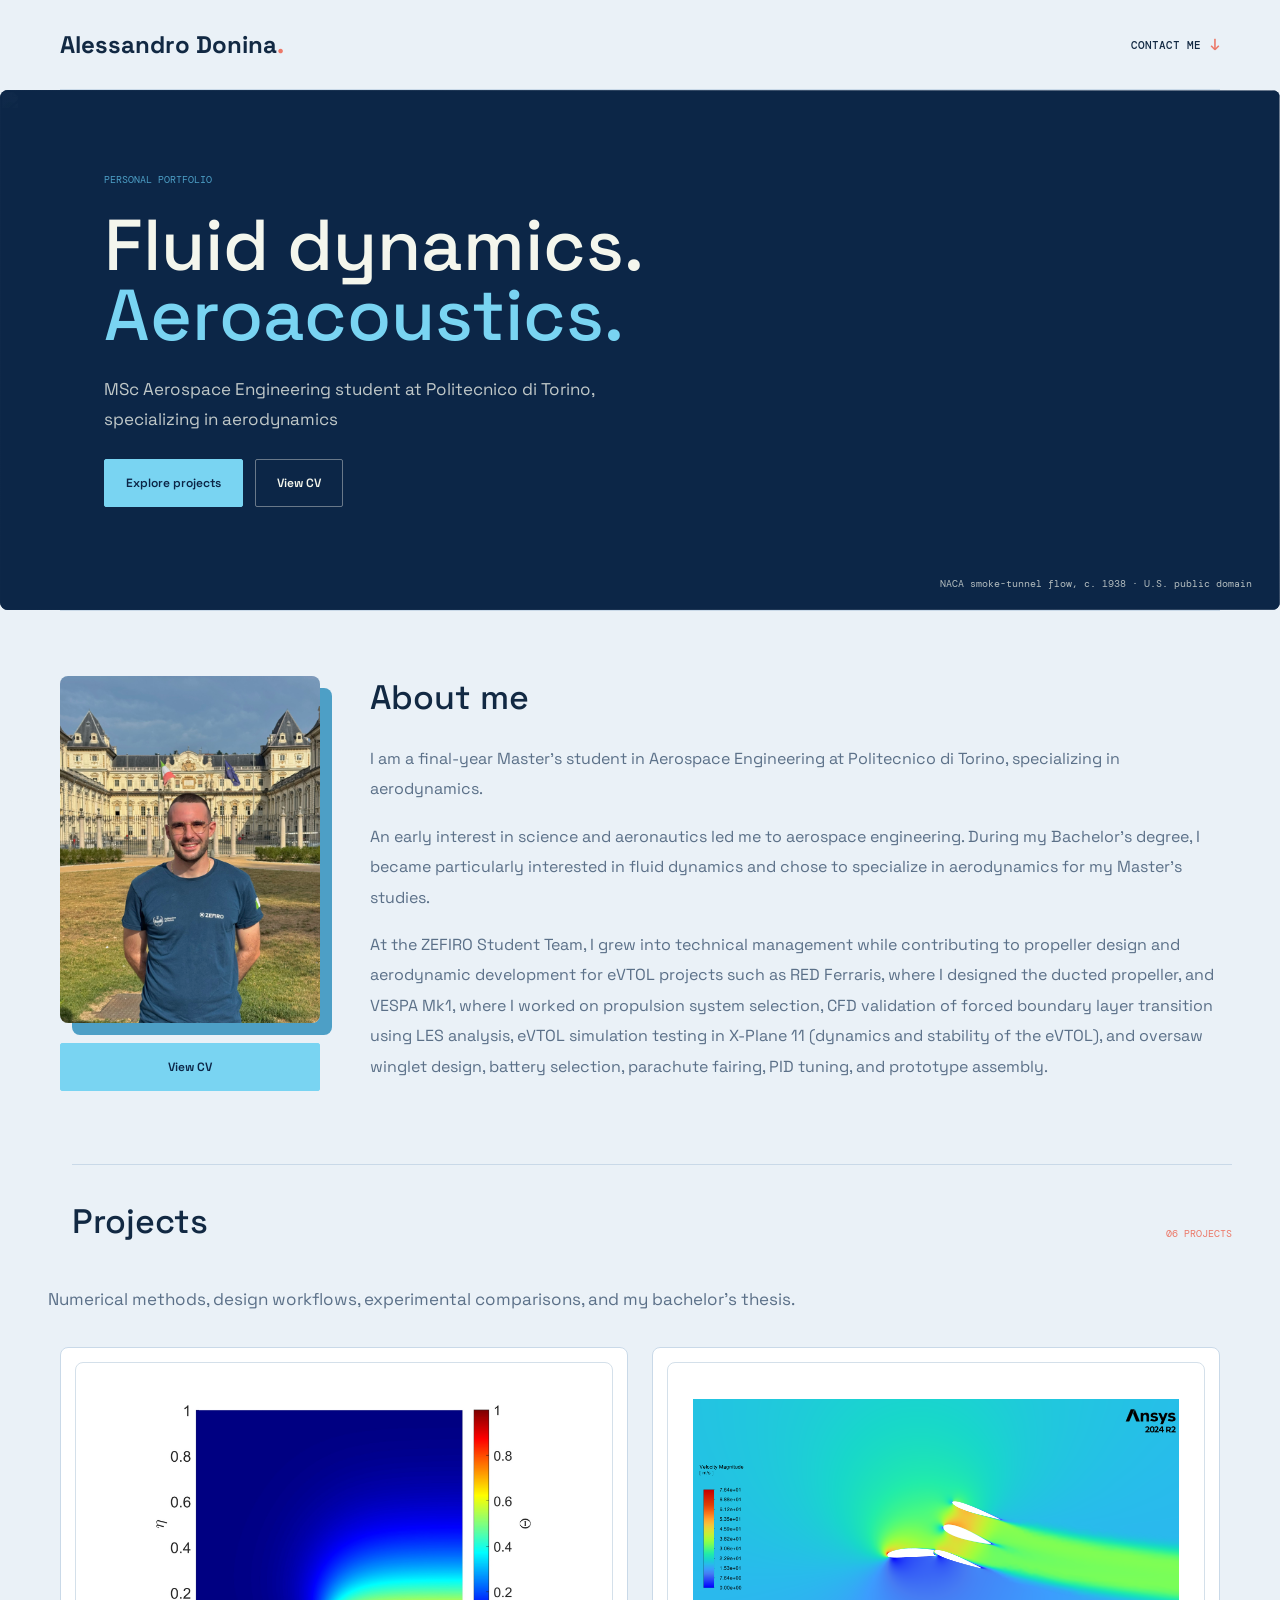
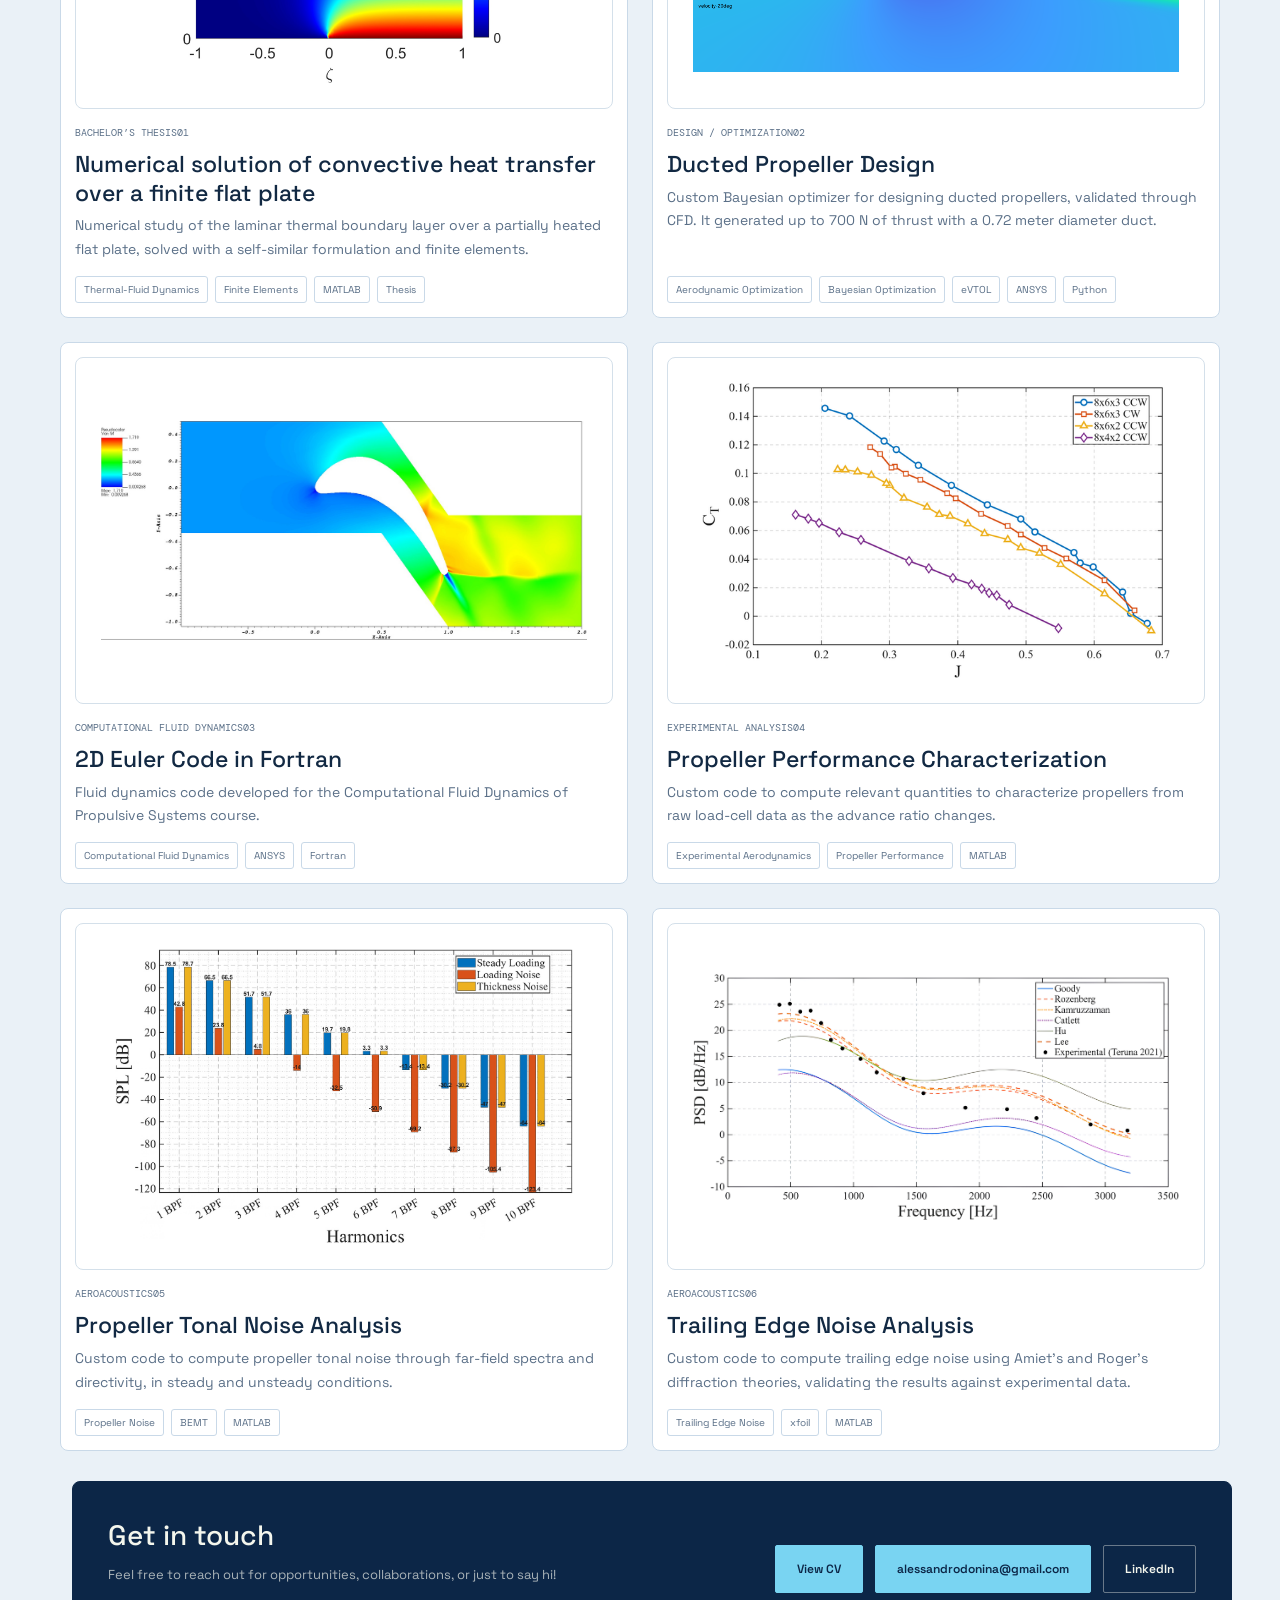
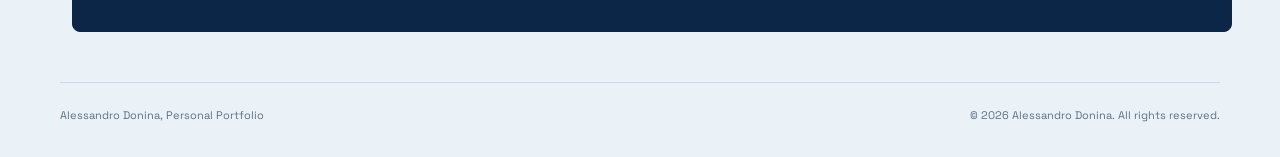
==== commit 04bb4124: "Update portfolio project details Co-authored-by: Copilot <223556219+Copilot@users.noreply.github.com" ====
--- a/index.html
+++ b/index.html
@@ -24,7 +24,7 @@
   <link rel="preconnect" href="https://fonts.googleapis.com">
   <link rel="preconnect" href="https://fonts.gstatic.com" crossorigin>
   <link href="https://fonts.googleapis.com/css2?family=DM+Mono:wght@400;500&family=Space+Grotesk:wght@400;500;600;700&display=swap" rel="stylesheet">
-  <link rel="stylesheet" href="assets/css/style.css?v=5">
+  <link rel="stylesheet" href="assets/css/style.css?v=9">
 </head>
 <body data-page="home">
   <div class="wrap">
--- a/assets/css/style.css
+++ b/assets/css/style.css
@@ -629,26 +629,9 @@
   animation: detailLift 0.72s cubic-bezier(0.2, 0.7, 0.2, 1) both;
 }
 
-.project-panel.is-open figure {
-  animation: mediaLift 0.78s cubic-bezier(0.2, 0.7, 0.2, 1) both;
-}
-
-.project-panel.is-open figure:nth-child(2) {
-  animation-delay: 90ms;
-}
-
-.project-panel.is-open figure:nth-child(3) {
-  animation-delay: 160ms;
-}
-
 @keyframes detailLift {
   from { opacity: 0; transform: translateY(18px); }
   to { opacity: 1; transform: translateY(0); }
-}
-
-@keyframes mediaLift {
-  from { opacity: 0; transform: translateY(20px) scale(0.985); }
-  to { opacity: 1; transform: translateY(0) scale(1); }
 }
 
 .detail p {
@@ -701,6 +684,7 @@
   background: var(--surface);
   overflow: hidden;
   border-radius: var(--corner-radius);
+  transition: transform 0.4s cubic-bezier(0.2, 0.7, 0.2, 1), box-shadow 0.4s ease;
 }
 
 figure img {
@@ -709,11 +693,12 @@
   object-fit: contain;
   display: block;
   border-radius: var(--corner-radius);
-  transition: transform 0.3s ease;
-}
-
-figure:hover img {
-  transform: scale(1.035);
+}
+
+figure:hover {
+  animation: none !important;
+  transform: translateY(-5px) scale(1.045);
+  box-shadow: 0 10px 20px rgba(236, 120, 104, 0.22);
 }
 
 figcaption {
@@ -824,31 +809,16 @@
   gap: 20px;
 }
 
-.aside-col .aside-download {
+.detail-top.has-aside > div > .btn-link {
   display: flex;
   width: 230px;
   height: 48px;
   justify-content: center;
-  margin: 0;
-}
-
-.aside-col > .btn-link {
-  align-self: center;
-  width: 230px;
-  height: 48px;
-  justify-content: center;
-  margin: 0;
-}
-
-.detail-top.has-aside > div > .btn-link {
-  display: flex;
-  width: fit-content;
-  margin: 24px 0 0;
-}
-
-.detail-top.has-aside > div.aside-col > .btn-link {
-  width: 230px;
-  height: 48px;
-  justify-content: center;
-  margin: 0;
-}
+  align-items: center;
+  margin: 24px auto 0;
+}
+
+figure {
+  transition: transform 0.4s cubic-bezier(0.2, 0.7, 0.2, 1), box-shadow 0.4s ease;
+  will-change: transform;
+}
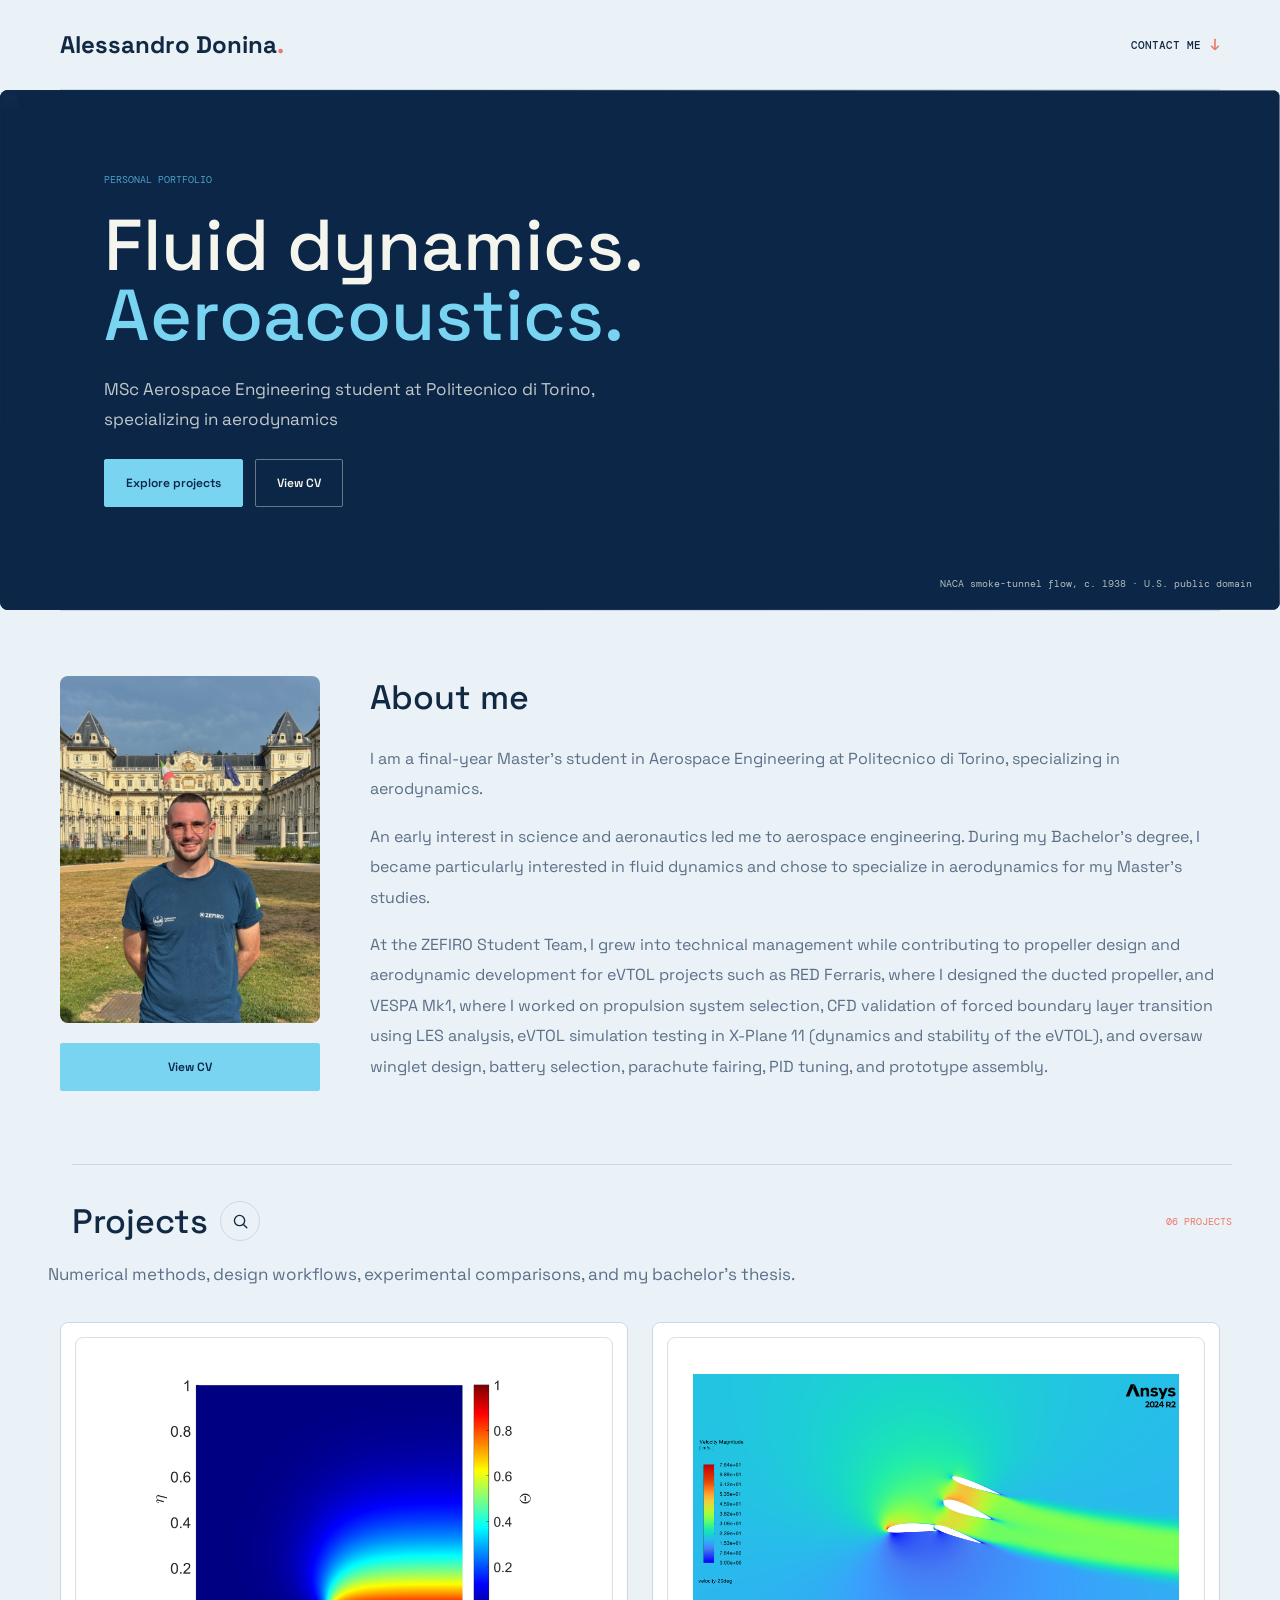
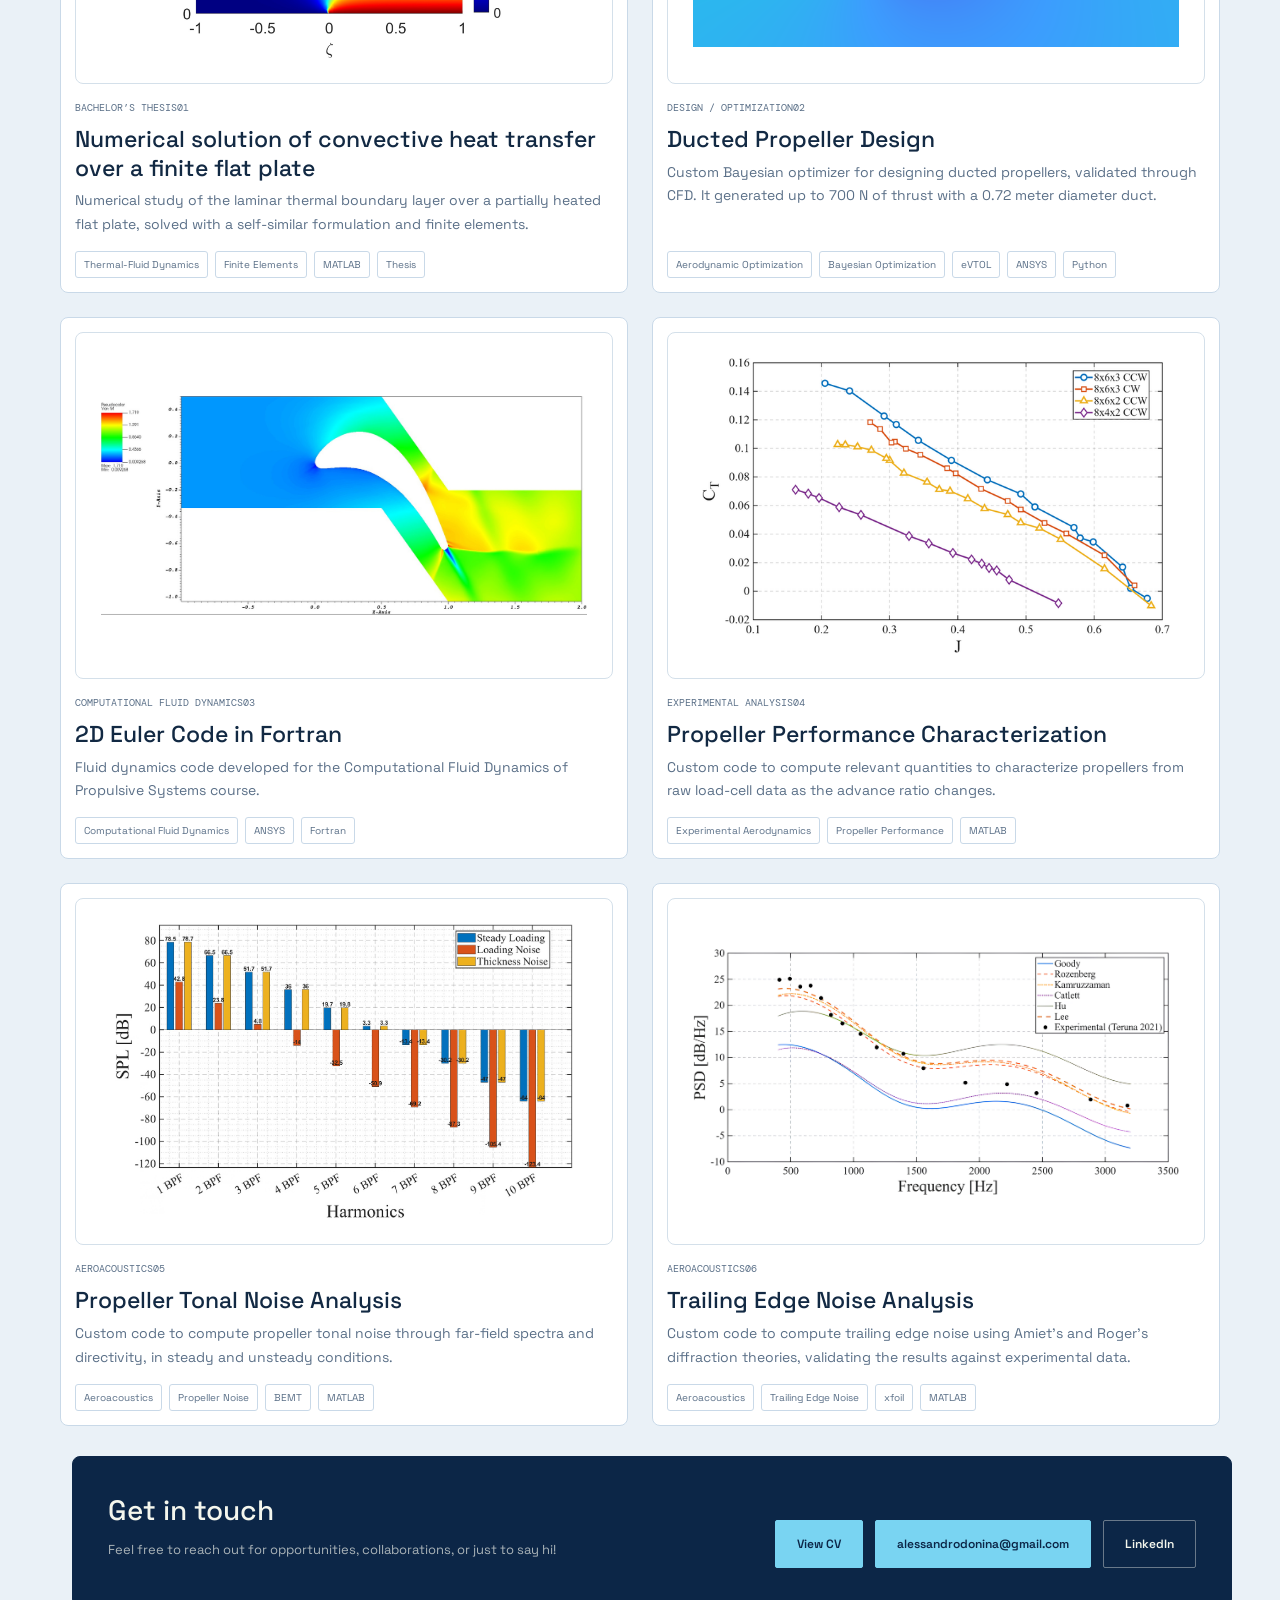
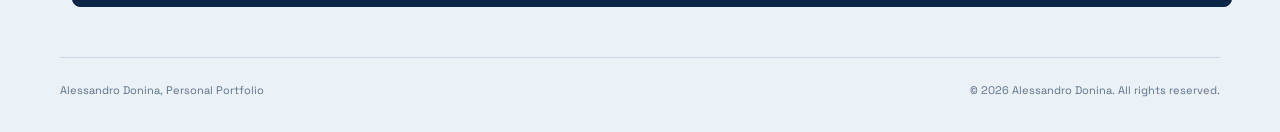
==== commit c33be760: "update graphics, research bar and tags" ====
--- a/index.html
+++ b/index.html
@@ -24,7 +24,7 @@
   <link rel="preconnect" href="https://fonts.googleapis.com">
   <link rel="preconnect" href="https://fonts.gstatic.com" crossorigin>
   <link href="https://fonts.googleapis.com/css2?family=DM+Mono:wght@400;500&family=Space+Grotesk:wght@400;500;600;700&display=swap" rel="stylesheet">
-  <link rel="stylesheet" href="assets/css/style.css?v=9">
+  <link rel="stylesheet" href="assets/css/style.css?v=13">
 </head>
 <body data-page="home">
   <div class="wrap">
@@ -50,7 +50,9 @@
       </section>
       <section class="about reveal reveal--left" id="about">
         <div class="profile-col">
-          <img src="assets/profilo.jpg" alt="Alessandro Donina" class="profile-pic">
+          <div class="profile-frame">
+            <img src="assets/profilo.jpg" alt="Alessandro Donina" class="profile-pic">
+          </div>
           <a class="button" data-cv target="_blank" rel="noopener noreferrer">View CV</a>
         </div>
         <div>
@@ -60,10 +62,24 @@
       </section>
       <section id="projects">
         <div class="section-head reveal reveal--right">
-          <h2>Projects</h2>
-          <span id="project-count"></span>
+          <div class="project-heading" id="project-heading">
+            <h2>Projects</h2>
+            <div class="project-search-control" id="project-search-control">
+              <button class="project-search-toggle" id="project-search-toggle" type="button" aria-label="Open project search" aria-expanded="false" aria-controls="project-search-panel">
+                <svg viewBox="0 0 24 24" aria-hidden="true" focusable="false">
+                  <circle cx="10.8" cy="10.8" r="6.5"></circle>
+                  <path d="m16 16 4 4"></path>
+                </svg>
+              </button>
+              <div class="project-search" id="project-search-panel" aria-hidden="true" inert>
+                <input id="project-search" type="search" aria-label="Search projects by title, tag or keyword" placeholder="Search projects..." autocomplete="off">
+              </div>
+            </div>
+          </div>
+          <span id="project-count" role="status" aria-live="polite"></span>
         </div>
         <p class="lead reveal reveal--left">Numerical methods, design workflows, experimental comparisons, and my bachelor’s thesis.</p>
+        <p class="project-search-empty" id="project-search-empty" hidden>No projects match your search. Try another word.</p>
         <div class="grid project-grid" id="project-grid"></div>
         <div class="project-panel" id="project-detail-panel" hidden>
           <div class="project-panel-inner" id="project-detail-content"></div>
@@ -86,7 +102,7 @@
       <span>© 2026 Alessandro Donina. All rights reserved.</span>
     </footer>
   </div>
-  <script src="data/content.js?v=4"></script>
-  <script src="assets/js/site.js?v=4"></script>
+  <script src="data/content.js?v=5"></script>
+  <script src="assets/js/site.js?v=6"></script>
 </body>
 </html>
--- a/assets/css/style.css
+++ b/assets/css/style.css
@@ -277,6 +277,25 @@
   gap: 16px;
 }
 
+.profile-frame {
+  position: relative;
+  isolation: isolate;
+  width: 100%;
+}
+
+.profile-frame::before {
+  position: absolute;
+  z-index: -1;
+  inset: 0;
+  border-radius: var(--corner-radius);
+  background: var(--teal);
+  content: '';
+  opacity: 0;
+  pointer-events: none;
+  transform: translate(0, 0) scale(0.97);
+  transition: opacity 0.3s ease, transform 0.45s cubic-bezier(0.2, 0.7, 0.2, 1);
+}
+
 .profile-col .button {
   text-align: center;
   margin-top: 4px;
@@ -285,13 +304,17 @@
 .profile-pic {
   width: 100%;
   border-radius: var(--corner-radius);
-  box-shadow: 12px 12px 0 var(--teal);
   display: block;
-  transition: transform 0.3s ease;
-}
-
-.profile-pic:hover {
-  transform: scale(1.03);
+  transition: transform 0.45s cubic-bezier(0.2, 0.7, 0.2, 1);
+}
+
+.profile-frame:hover::before {
+  opacity: 1;
+  transform: translate(12px, 12px) rotate(1.5deg) scale(1);
+}
+
+.profile-frame:hover .profile-pic {
+  transform: translate(-3px, -3px) rotate(-0.5deg) scale(1.01);
 }
 
 h2 {
@@ -322,11 +345,124 @@
   font-family: 'DM Mono', monospace;
 }
 
+.project-heading {
+  display: flex;
+  align-items: center;
+  gap: 12px;
+}
+
+.project-heading h2 {
+  margin: 0;
+}
+
+.project-search-control {
+  position: relative;
+  flex: 0 0 auto;
+  width: 40px;
+  height: 40px;
+  transition: width 0.36s cubic-bezier(0.2, 0.7, 0.2, 1);
+}
+
+.project-heading.is-search-open .project-search-control {
+  width: 300px;
+}
+
+.project-search-toggle {
+  position: absolute;
+  z-index: 2;
+  top: 0;
+  left: 0;
+  display: grid;
+  place-items: center;
+  width: 40px;
+  height: 40px;
+  padding: 0;
+  border: 1px solid var(--line);
+  border-radius: 50%;
+  background: transparent;
+  color: var(--ink);
+  cursor: pointer;
+  transition: color 0.2s ease, border-color 0.2s ease, transform 0.2s ease;
+}
+
+.project-search-toggle:hover {
+  border-color: var(--teal);
+  color: var(--teal);
+  transform: scale(1.05);
+}
+
+.project-search-toggle:focus-visible {
+  outline-color: var(--teal);
+}
+
+.project-heading.is-search-open .project-search-toggle {
+  border-color: transparent;
+  border-radius: var(--corner-radius);
+  background: transparent;
+  color: var(--muted);
+  transform: none;
+}
+
+.project-heading.is-search-open .project-search-toggle:hover {
+  color: var(--teal);
+}
+
+.project-search-toggle svg {
+  width: 19px;
+  height: 19px;
+  fill: none;
+  stroke: currentColor;
+  stroke-linecap: round;
+  stroke-width: 1.7;
+}
+
+.project-search {
+  position: absolute;
+  inset: 0;
+  opacity: 0;
+  pointer-events: none;
+  transition: opacity 0.2s ease;
+}
+
+.project-heading.is-search-open .project-search {
+  opacity: 1;
+  pointer-events: auto;
+}
+
+.project-search input {
+  width: 100%;
+  height: 100%;
+  min-width: 0;
+  padding: 10px 13px 10px 48px;
+  border: 1px solid var(--line);
+  border-radius: var(--corner-radius);
+  background: var(--surface);
+  color: var(--ink);
+  font: inherit;
+  font-size: 14px;
+  transition: border-color 0.2s ease, box-shadow 0.2s ease;
+}
+
+.project-search input:focus-visible {
+  outline: none;
+  box-shadow: 0 0 0 3px rgba(77, 159, 198, 0.2);
+}
+
+.project-search-empty {
+  margin: 20px 0 0;
+  color: var(--muted);
+  font-size: 14px;
+}
+
 .grid {
   display: grid;
   grid-template-columns: repeat(2, minmax(0, 1fr));
   gap: 24px;
   margin: 20px 0 42px;
+}
+
+.project-grid.is-filter-empty {
+  display: none;
 }
 
 /* Box per i progetti */
@@ -352,6 +488,10 @@
 .project-card.is-selected {
   border-color: var(--night);
   box-shadow: 0 0 0 2px var(--accent) inset;
+}
+
+.project-card[hidden] {
+  display: none;
 }
 
 .project-card-trigger {
@@ -557,6 +697,32 @@
   padding: 38px 0 55px;
 }
 
+.detail:has(> figure) {
+  display: grid;
+  grid-template-columns: repeat(var(--detail-figure-count), minmax(0, 1fr));
+  column-gap: 20px;
+  row-gap: 16px;
+}
+
+.detail:has(> figure) > .detail-close,
+.detail:has(> figure) > .detail-top,
+.detail:has(> figure) > .gallery-title {
+  grid-column: 1 / -1;
+}
+
+.detail:has(> figure) > .detail-close {
+  margin-bottom: 10px;
+}
+
+.detail:has(> figure) > figure {
+  display: flex;
+  flex-direction: column;
+}
+
+.detail:has(> figure) > figure > img {
+  margin-block: auto;
+}
+
 .detail-close {
   position: sticky;
   top: 12px;
@@ -654,18 +820,8 @@
   font-weight: 400;
 }
 
-.gallery {
-  display: grid;
-  min-width: 0;
-  grid-template-columns: repeat(var(--gallery-columns, 1), minmax(220px, 1fr));
-  gap: 20px;
-  align-items: start;
-  margin-top: 45px;
-  overflow-x: auto;
-}
-
-.gallery-title + .gallery {
-  margin-top: 0;
+.detail:has(> figure) > .gallery-title {
+  margin: 39px 0 0;
 }
 
 .summary-label {
@@ -696,9 +852,16 @@
 }
 
 figure:hover {
+  position: relative;
+  z-index: 1;
   animation: none !important;
-  transform: translateY(-5px) scale(1.045);
-  box-shadow: 0 10px 20px rgba(236, 120, 104, 0.22);
+  transform: scale(1.02);
+  box-shadow: 0 8px 16px rgba(236, 120, 104, 0.18);
+}
+
+.aside-col:has(figure:hover) figure:not(:hover),
+.detail:has(> figure:hover) > figure:not(:hover) {
+  transform: scale(0.98);
 }
 
 figcaption {
@@ -709,6 +872,22 @@
 }
 
 @media(max-width: 800px) {
+  .section-head.is-search-open {
+    flex-wrap: wrap;
+    row-gap: 12px;
+  }
+  .section-head.is-search-open .project-heading {
+    width: 100%;
+  }
+  .section-head.is-search-open #project-count {
+    margin-left: auto;
+  }
+  .project-heading.is-search-open .project-search-control {
+    width: clamp(130px, calc(100vw - 245px), 250px);
+  }
+  .detail:has(> figure) {
+    grid-template-columns: repeat(auto-fit, minmax(min(100%, 220px), 1fr));
+  }
   .wrap {
     padding: 0 22px;
   }
@@ -748,7 +927,7 @@
     gap: 20px;
     padding: 40px 0;
   }
-  .profile-pic {
+  .profile-frame {
     max-width: 250px;
     margin: 0 auto;
   }
